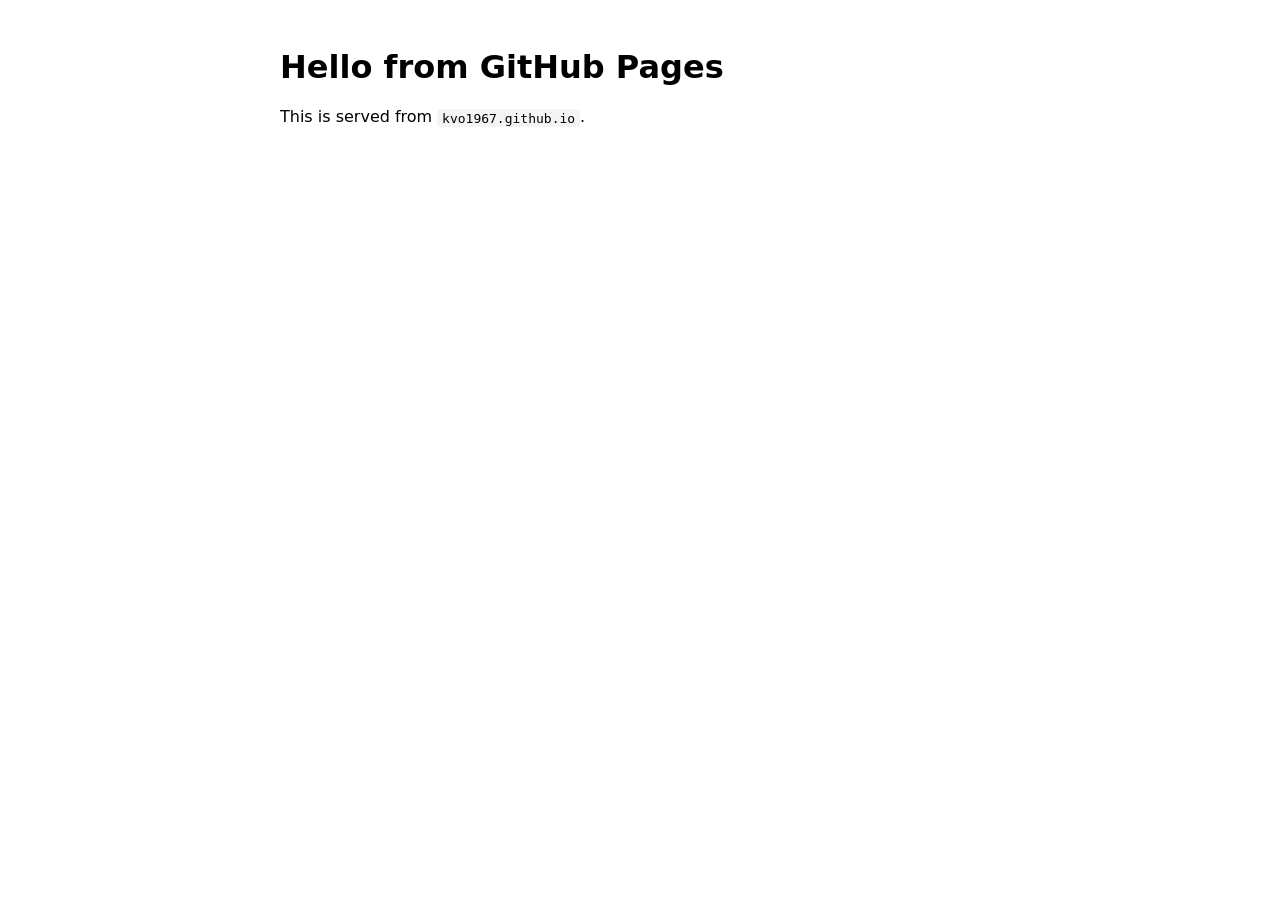
==== index.html @ ffc6a9b5 "Add initial index.html for GitHub Pages site" ====
<!doctype html>
<html lang="en">
  <head>
    <meta charset="utf-8" />
    <meta name="viewport" content="width=device-width, initial-scale=1" />
    <title>kvo1967 site</title>
    <style>
      body { font-family: system-ui, sans-serif; max-width: 720px; margin: 3rem auto; padding: 0 1rem; }
      code { background: #f4f4f4; padding: 0.1rem 0.3rem; border-radius: 4px; }
    </style>
  </head>
  <body>
    <h1>Hello from GitHub Pages</h1>
    <p>This is served from <code>kvo1967.github.io</code>.</p>
  </body>
</html>
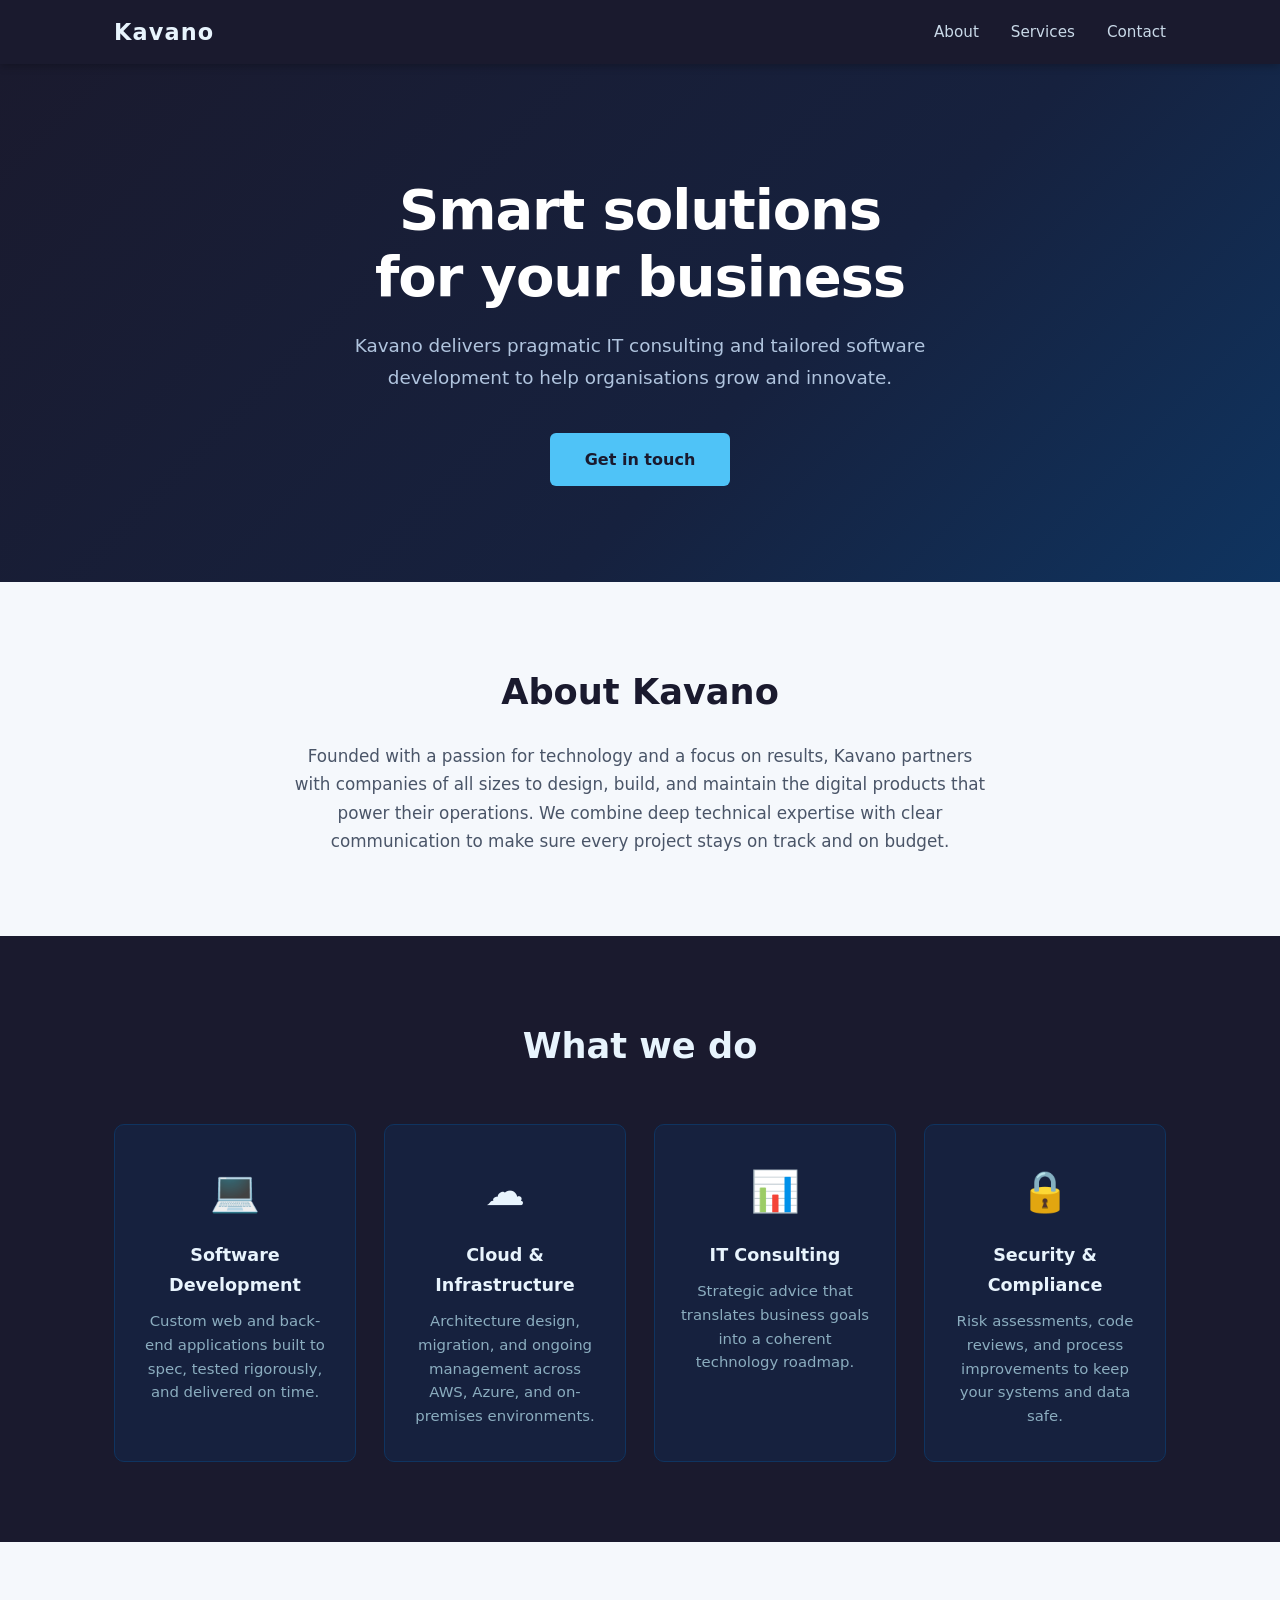
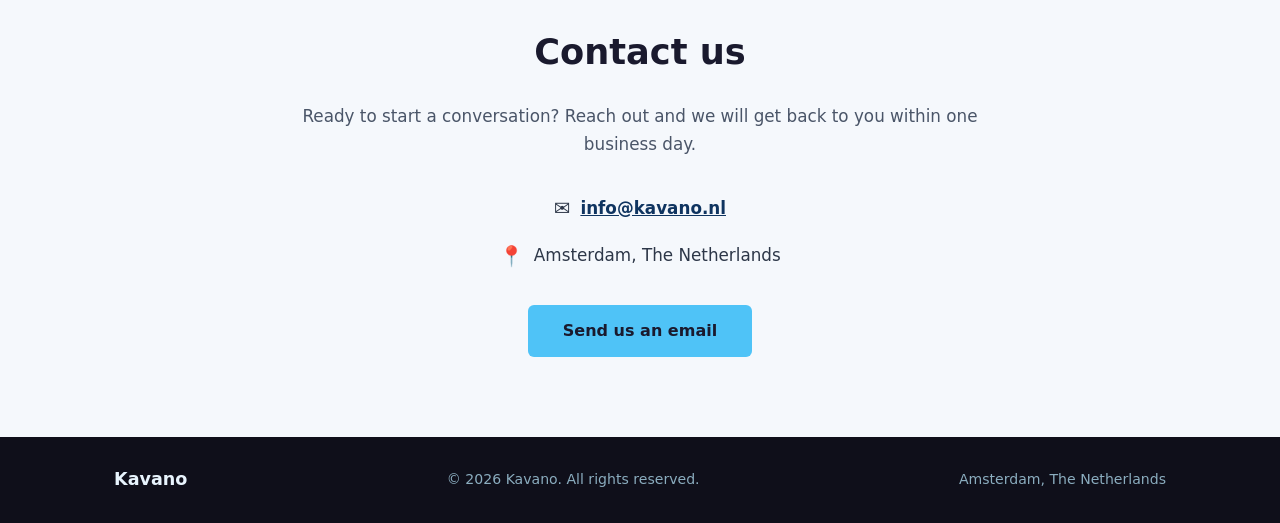
==== commit 2f273b6a: "Create company website for kavano.nl Co-authored-by: kvo1967 <64782562+kvo1967@users.noreply.github." ====
--- a/index.html
+++ b/index.html
@@ -1,16 +1,134 @@
-<!doctype html>
+<!DOCTYPE html>
 <html lang="en">
-  <head>
-    <meta charset="utf-8" />
-    <meta name="viewport" content="width=device-width, initial-scale=1" />
-    <title>kvo1967 site</title>
-    <style>
-      body { font-family: system-ui, sans-serif; max-width: 720px; margin: 3rem auto; padding: 0 1rem; }
-      code { background: #f4f4f4; padding: 0.1rem 0.3rem; border-radius: 4px; }
-    </style>
-  </head>
-  <body>
-    <h1>Hello from GitHub Pages</h1>
-    <p>This is served from <code>kvo1967.github.io</code>.</p>
-  </body>
+<head>
+  <meta charset="UTF-8" />
+  <meta name="viewport" content="width=device-width, initial-scale=1.0" />
+  <meta name="description" content="Kavano – professional IT consulting and software solutions." />
+  <title>Kavano</title>
+  <link rel="stylesheet" href="style.css" />
+</head>
+<body>
+
+  <!-- Navigation -->
+  <header class="site-header">
+    <nav class="nav container">
+      <a href="#" class="nav-logo">Kavano</a>
+      <ul class="nav-links">
+        <li><a href="#about">About</a></li>
+        <li><a href="#services">Services</a></li>
+        <li><a href="#contact">Contact</a></li>
+      </ul>
+    </nav>
+  </header>
+
+  <!-- Hero -->
+  <section class="hero">
+    <div class="container hero-content">
+      <h1>Smart solutions<br />for your business</h1>
+      <p class="hero-sub">
+        Kavano delivers pragmatic IT consulting and tailored software
+        development to help organisations grow and innovate.
+      </p>
+      <a href="#contact" class="btn btn-primary">Get in touch</a>
+    </div>
+  </section>
+
+  <!-- About -->
+  <section id="about" class="section section-light">
+    <div class="container">
+      <h2 class="section-title">About Kavano</h2>
+      <p class="section-text">
+        Founded with a passion for technology and a focus on results, Kavano
+        partners with companies of all sizes to design, build, and maintain
+        the digital products that power their operations. We combine deep
+        technical expertise with clear communication to make sure every
+        project stays on track and on budget.
+      </p>
+    </div>
+  </section>
+
+  <!-- Services -->
+  <section id="services" class="section section-dark">
+    <div class="container">
+      <h2 class="section-title">What we do</h2>
+      <div class="cards">
+
+        <div class="card">
+          <div class="card-icon">&#128187;</div>
+          <h3>Software Development</h3>
+          <p>
+            Custom web and back-end applications built to spec, tested
+            rigorously, and delivered on time.
+          </p>
+        </div>
+
+        <div class="card">
+          <div class="card-icon">&#9729;</div>
+          <h3>Cloud &amp; Infrastructure</h3>
+          <p>
+            Architecture design, migration, and ongoing management across
+            AWS, Azure, and on-premises environments.
+          </p>
+        </div>
+
+        <div class="card">
+          <div class="card-icon">&#128202;</div>
+          <h3>IT Consulting</h3>
+          <p>
+            Strategic advice that translates business goals into a coherent
+            technology roadmap.
+          </p>
+        </div>
+
+        <div class="card">
+          <div class="card-icon">&#128274;</div>
+          <h3>Security &amp; Compliance</h3>
+          <p>
+            Risk assessments, code reviews, and process improvements to keep
+            your systems and data safe.
+          </p>
+        </div>
+
+      </div>
+    </div>
+  </section>
+
+  <!-- Contact -->
+  <section id="contact" class="section section-light">
+    <div class="container">
+      <h2 class="section-title">Contact us</h2>
+      <p class="section-text">
+        Ready to start a conversation? Reach out and we will get back to you
+        within one business day.
+      </p>
+      <div class="contact-details">
+        <div class="contact-item">
+          <span class="contact-icon">&#9993;</span>
+          <a href="mailto:info@kavano.nl" class="contact-link">info@kavano.nl</a>
+        </div>
+        <div class="contact-item">
+          <span class="contact-icon">&#128205;</span>
+          <span>Amsterdam, The Netherlands</span>
+        </div>
+      </div>
+      <div class="contact-cta">
+        <a href="mailto:info@kavano.nl" class="btn btn-primary">Send us an email</a>
+      </div>
+    </div>
+  </section>
+
+  <!-- Footer -->
+  <footer class="site-footer">
+    <div class="container footer-inner">
+      <span class="footer-logo">Kavano</span>
+      <span class="footer-copy">&copy; <span id="year"></span> Kavano. All rights reserved.</span>
+      <span class="footer-location">Amsterdam, The Netherlands</span>
+    </div>
+  </footer>
+
+  <script>
+    document.getElementById('year').textContent = new Date().getFullYear();
+  </script>
+
+</body>
 </html>
--- a/style.css
+++ b/style.css
@@ -0,0 +1,273 @@
+/* =========================================================
+   Kavano – Company Website Styles
+   ========================================================= */
+
+/* ---------- Reset & Base ---------- */
+*, *::before, *::after {
+  box-sizing: border-box;
+  margin: 0;
+  padding: 0;
+}
+
+html {
+  scroll-behavior: smooth;
+  font-size: 16px;
+}
+
+body {
+  font-family: 'Segoe UI', system-ui, -apple-system, sans-serif;
+  color: #1a1a2e;
+  line-height: 1.7;
+  background: #ffffff;
+}
+
+a {
+  color: inherit;
+  text-decoration: none;
+}
+
+img {
+  max-width: 100%;
+  display: block;
+}
+
+/* ---------- Layout ---------- */
+.container {
+  width: 100%;
+  max-width: 1100px;
+  margin: 0 auto;
+  padding: 0 1.5rem;
+}
+
+/* ---------- Navigation ---------- */
+.site-header {
+  position: sticky;
+  top: 0;
+  z-index: 100;
+  background: #1a1a2e;
+  box-shadow: 0 2px 8px rgba(0, 0, 0, 0.25);
+}
+
+.nav {
+  display: flex;
+  align-items: center;
+  justify-content: space-between;
+  height: 64px;
+}
+
+.nav-logo {
+  font-size: 1.4rem;
+  font-weight: 700;
+  color: #e8f4fd;
+  letter-spacing: 0.05em;
+}
+
+.nav-links {
+  list-style: none;
+  display: flex;
+  gap: 2rem;
+}
+
+.nav-links a {
+  color: #c9d9e8;
+  font-size: 0.95rem;
+  font-weight: 500;
+  transition: color 0.2s;
+}
+
+.nav-links a:hover {
+  color: #4fc3f7;
+}
+
+/* ---------- Hero ---------- */
+.hero {
+  background: linear-gradient(135deg, #1a1a2e 0%, #16213e 60%, #0f3460 100%);
+  color: #ffffff;
+  padding: 7rem 0 6rem;
+  text-align: center;
+}
+
+.hero-content h1 {
+  font-size: clamp(2rem, 5vw, 3.5rem);
+  font-weight: 800;
+  line-height: 1.2;
+  margin-bottom: 1.25rem;
+  letter-spacing: -0.02em;
+}
+
+.hero-sub {
+  font-size: 1.15rem;
+  color: #b0c4de;
+  max-width: 600px;
+  margin: 0 auto 2.5rem;
+}
+
+/* ---------- Buttons ---------- */
+.btn {
+  display: inline-block;
+  padding: 0.8rem 2.2rem;
+  border-radius: 6px;
+  font-size: 1rem;
+  font-weight: 600;
+  cursor: pointer;
+  border: none;
+  transition: background 0.2s, transform 0.15s;
+}
+
+.btn-primary {
+  background: #4fc3f7;
+  color: #1a1a2e;
+}
+
+.btn-primary:hover {
+  background: #81d4fa;
+  transform: translateY(-2px);
+}
+
+/* ---------- Sections ---------- */
+.section {
+  padding: 5rem 0;
+}
+
+.section-light {
+  background: #f5f8fc;
+}
+
+.section-dark {
+  background: #1a1a2e;
+  color: #e8f4fd;
+}
+
+.section-title {
+  font-size: clamp(1.6rem, 3vw, 2.2rem);
+  font-weight: 700;
+  margin-bottom: 1.25rem;
+  text-align: center;
+}
+
+.section-text {
+  max-width: 700px;
+  margin: 0 auto;
+  text-align: center;
+  font-size: 1.05rem;
+  color: #4a5568;
+}
+
+.section-dark .section-text {
+  color: #b0c4de;
+}
+
+/* ---------- Cards ---------- */
+.cards {
+  display: grid;
+  grid-template-columns: repeat(auto-fit, minmax(230px, 1fr));
+  gap: 1.75rem;
+  margin-top: 3rem;
+}
+
+.card {
+  background: #16213e;
+  border: 1px solid #0f3460;
+  border-radius: 10px;
+  padding: 2rem 1.5rem;
+  text-align: center;
+  transition: transform 0.2s, box-shadow 0.2s;
+}
+
+.card:hover {
+  transform: translateY(-4px);
+  box-shadow: 0 8px 24px rgba(0, 0, 0, 0.35);
+}
+
+.card-icon {
+  font-size: 2.5rem;
+  margin-bottom: 1rem;
+}
+
+.card h3 {
+  font-size: 1.1rem;
+  font-weight: 700;
+  margin-bottom: 0.6rem;
+  color: #e8f4fd;
+}
+
+.card p {
+  font-size: 0.93rem;
+  color: #8badbf;
+  line-height: 1.6;
+}
+
+/* ---------- Contact ---------- */
+.contact-details {
+  display: flex;
+  flex-direction: column;
+  align-items: center;
+  gap: 0.85rem;
+  margin-top: 2rem;
+}
+
+.contact-item {
+  display: flex;
+  align-items: center;
+  gap: 0.6rem;
+  font-size: 1.05rem;
+  color: #2d3748;
+}
+
+.contact-icon {
+  font-size: 1.25rem;
+}
+
+.contact-link {
+  color: #0f3460;
+  font-weight: 600;
+  text-decoration: underline;
+  transition: color 0.2s;
+}
+
+.contact-link:hover {
+  color: #4fc3f7;
+}
+
+.contact-cta {
+  text-align: center;
+  margin-top: 2rem;
+}
+
+/* ---------- Footer ---------- */
+.site-footer {
+  background: #0f0f1a;
+  color: #8badbf;
+  padding: 1.75rem 0;
+}
+
+.footer-inner {
+  display: flex;
+  align-items: center;
+  justify-content: space-between;
+  flex-wrap: wrap;
+  gap: 0.5rem;
+}
+
+.footer-logo {
+  font-weight: 700;
+  font-size: 1.1rem;
+  color: #e8f4fd;
+}
+
+.footer-copy,
+.footer-location {
+  font-size: 0.88rem;
+}
+
+/* ---------- Responsive ---------- */
+@media (max-width: 600px) {
+  .nav-links {
+    gap: 1.2rem;
+  }
+
+  .footer-inner {
+    flex-direction: column;
+    text-align: center;
+  }
+}
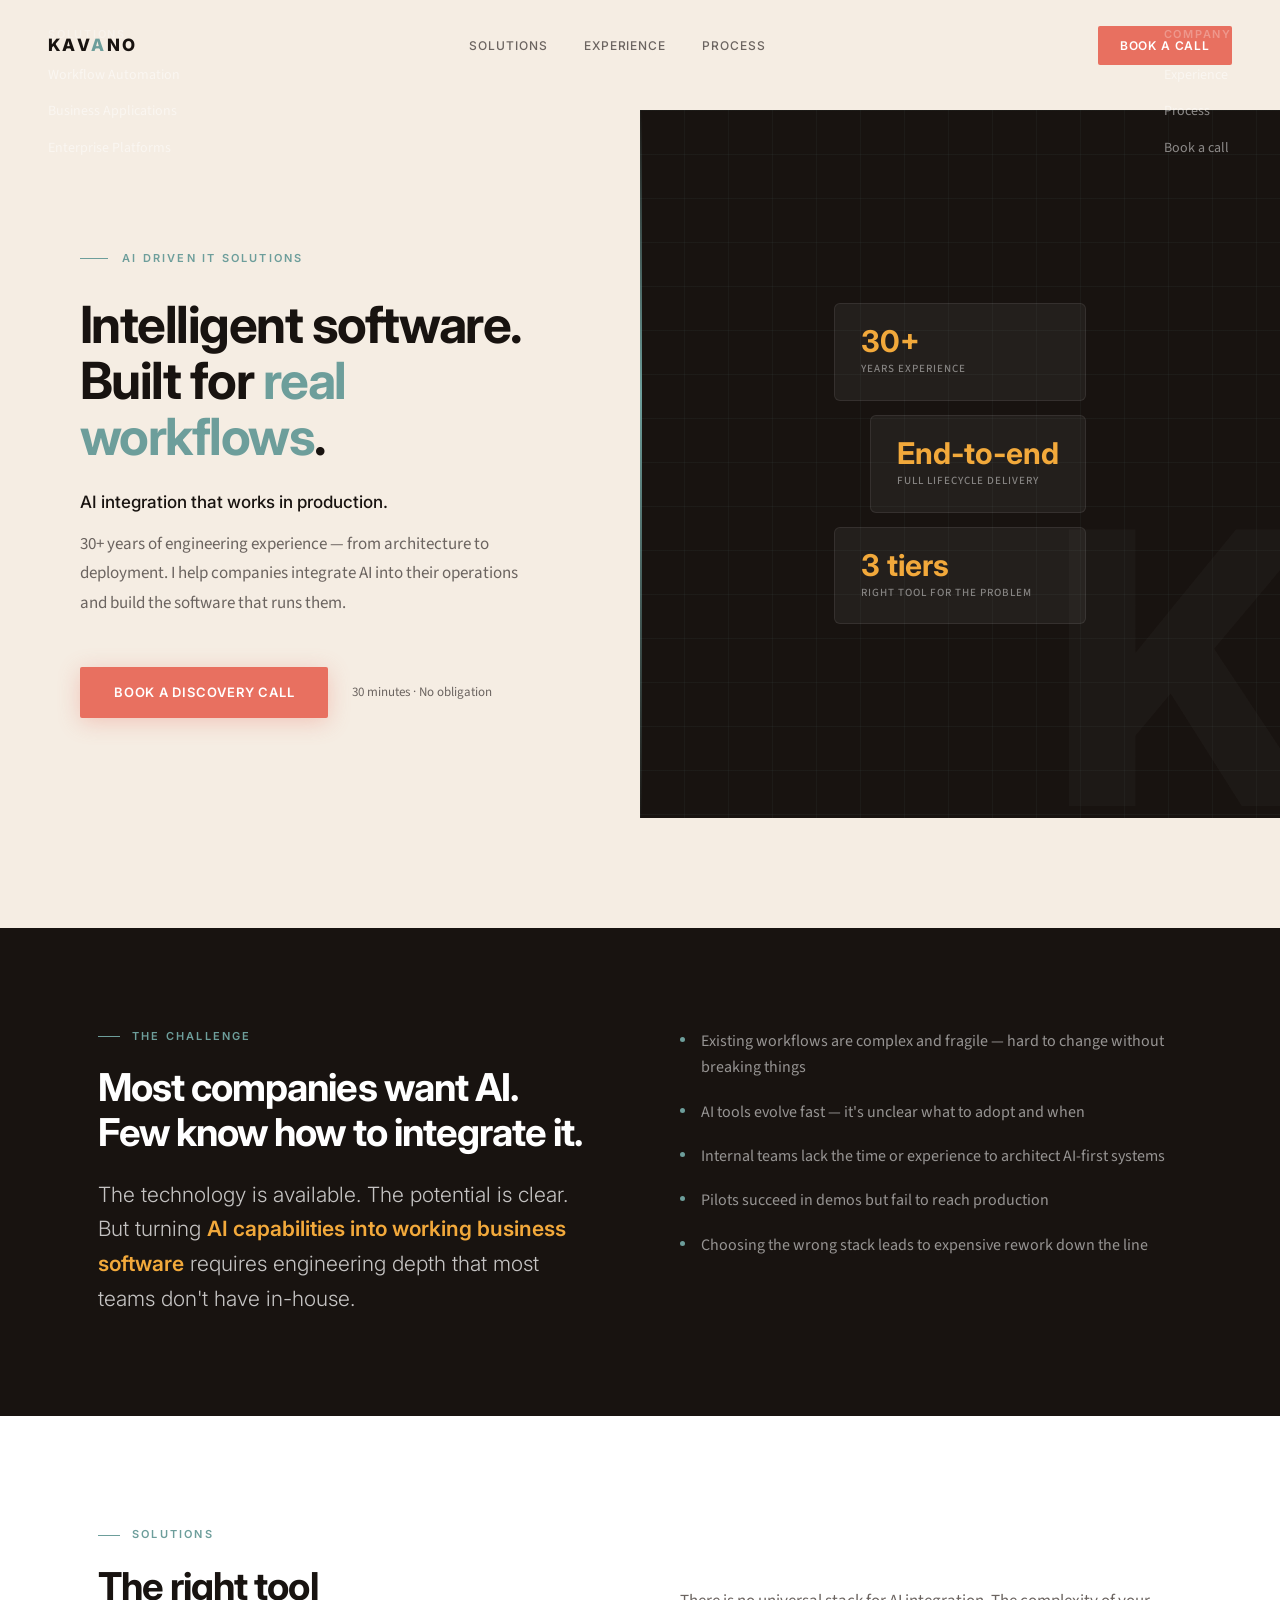
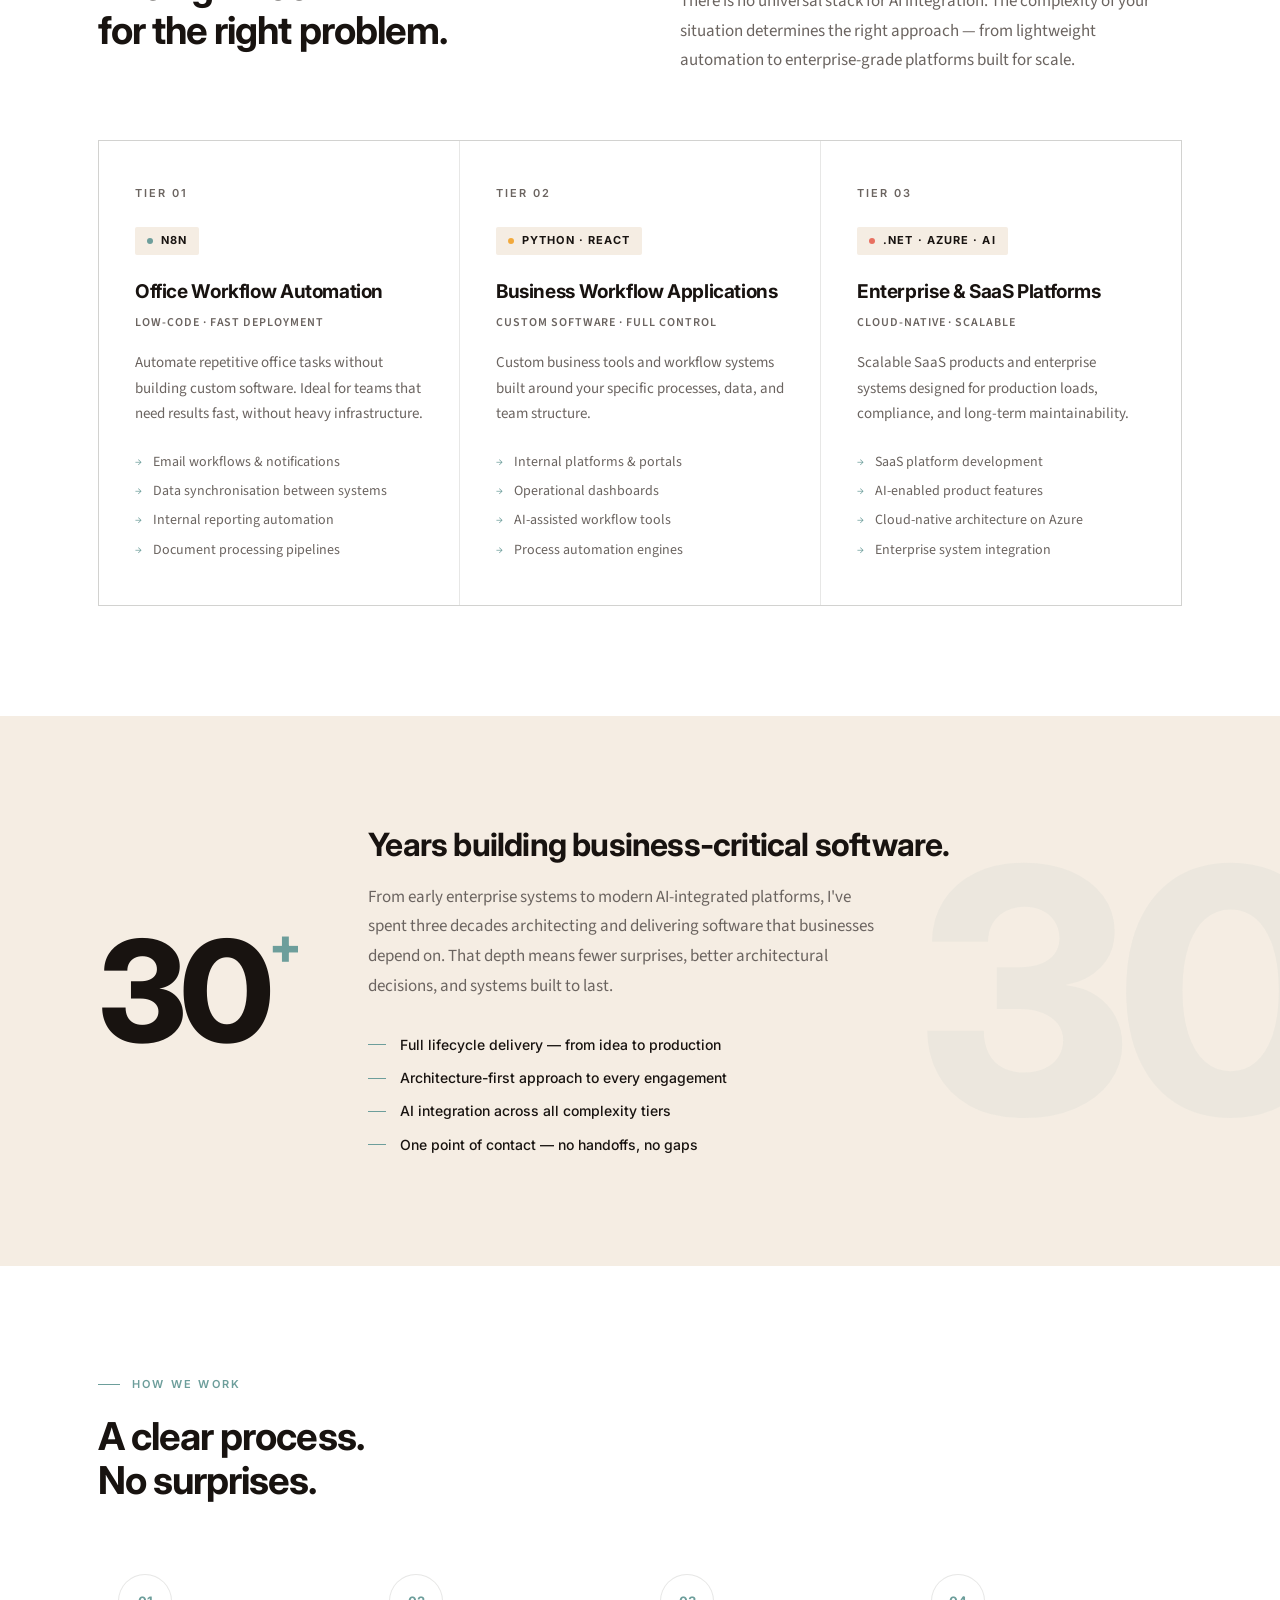
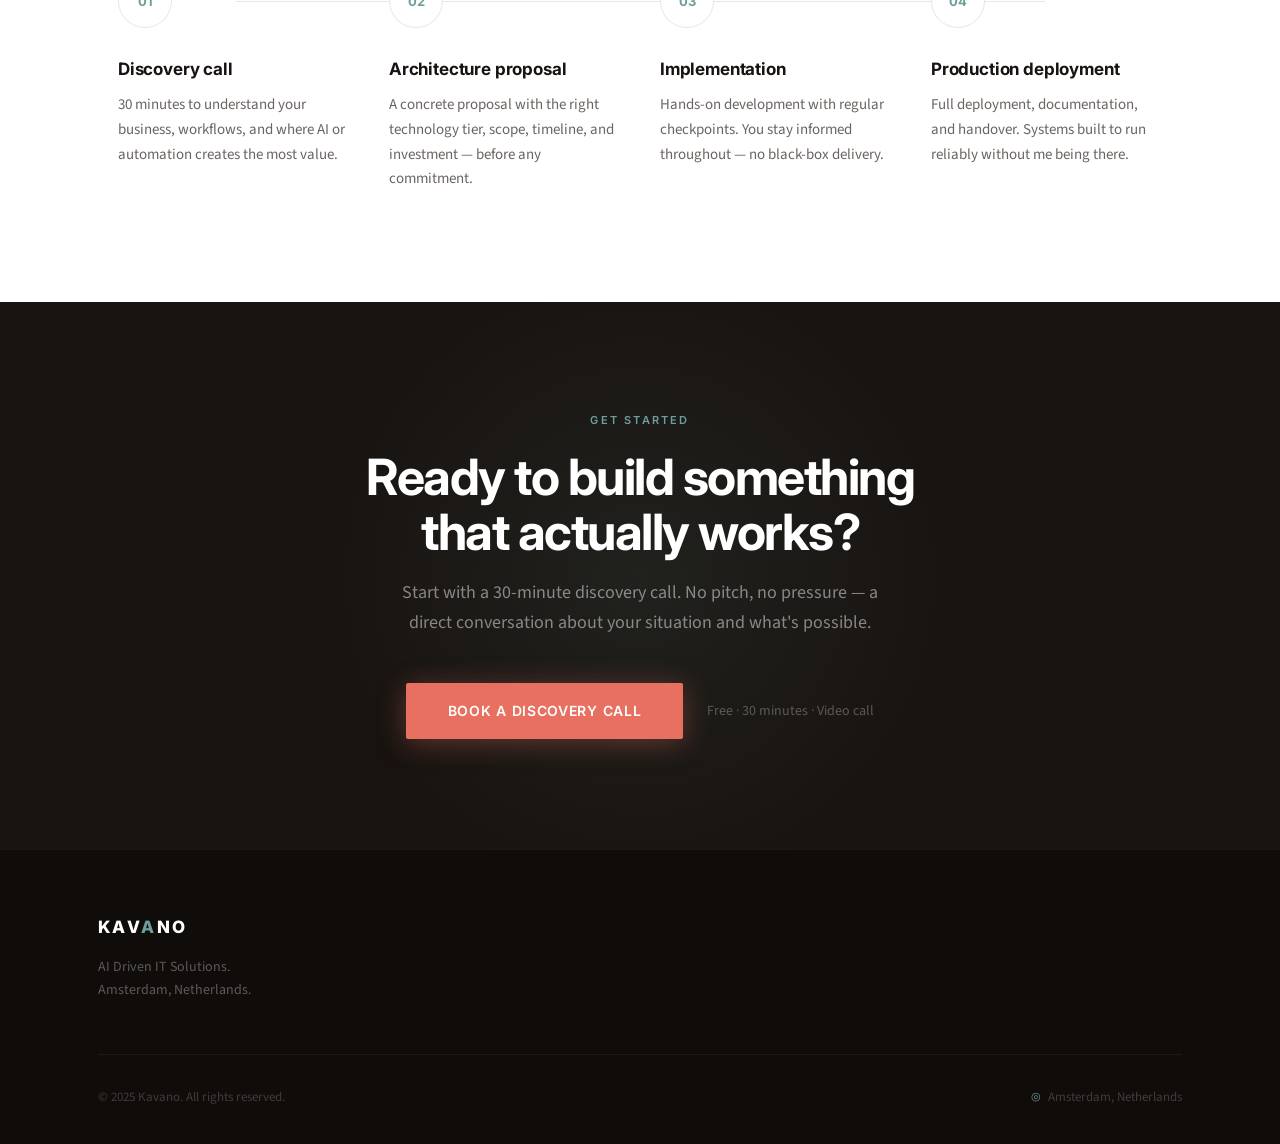
==== commit d2108347: "new website" ====
--- a/index.html
+++ b/index.html
@@ -1,134 +1,1188 @@
 <!DOCTYPE html>
 <html lang="en">
 <head>
-  <meta charset="UTF-8" />
-  <meta name="viewport" content="width=device-width, initial-scale=1.0" />
-  <meta name="description" content="Kavano – professional IT consulting and software solutions." />
-  <title>Kavano</title>
-  <link rel="stylesheet" href="style.css" />
+    <meta charset="UTF-8">
+    <meta name="viewport" content="width=device-width, initial-scale=1.0">
+    <title>Kavano — AI Driven IT Solutions</title>
+    <meta name="description" content="Kavano helps companies integrate AI into real workflows. 30+ years of engineering experience. Book a discovery call.">
+    <link rel="preconnect" href="https://fonts.googleapis.com">
+    <link rel="preconnect" href="https://fonts.gstatic.com" crossorigin>
+    <link href="https://fonts.googleapis.com/css2?family=Inter:wght@300;400;500;600;700;800&family=Source+Sans+3:ital,wght@0,300;0,400;0,600;1,300&display=swap" rel="stylesheet">
+    <style>
+        *, *::before, *::after {
+            box-sizing: border-box;
+            margin: 0;
+            padding: 0;
+        }
+
+        :root {
+            --gold:   #F2A93B;
+            --cream:  #F5EDE3;
+            --teal:   #6D9E9B;
+            --coral:  #E87060;
+            --dark:   #181310;
+            --text:   #181310;
+            --muted:  #6B6460;
+            --border: rgba(24, 19, 16, 0.10);
+
+            --font-head: 'Inter', sans-serif;
+            --font-body: 'Source Sans 3', sans-serif;
+            --max:  1180px;
+            --pad:  48px;
+        }
+
+        html { scroll-behavior: smooth; }
+
+        body {
+            font-family: var(--font-body);
+            color: var(--text);
+            background: #fff;
+            line-height: 1.6;
+            -webkit-font-smoothing: antialiased;
+        }
+
+        /* ─── NAV ─────────────────────────────────────── */
+        nav {
+            position: fixed;
+            top: 0; left: 0; right: 0;
+            z-index: 100;
+            padding: 26px var(--pad);
+            display: flex;
+            align-items: center;
+            justify-content: space-between;
+            transition: background 0.4s, padding 0.4s, border-color 0.4s, backdrop-filter 0.4s;
+            border-bottom: 1px solid transparent;
+        }
+
+        nav.scrolled {
+            background: rgba(255, 255, 255, 0.96);
+            backdrop-filter: blur(12px);
+            padding: 16px var(--pad);
+            border-color: var(--border);
+        }
+
+        .nav-logo {
+            font-family: var(--font-head);
+            font-weight: 800;
+            font-size: 17px;
+            letter-spacing: 0.14em;
+            text-transform: uppercase;
+            color: var(--dark);
+            text-decoration: none;
+        }
+
+        .nav-logo .ac { color: var(--teal); }
+
+        .nav-links {
+            display: flex;
+            align-items: center;
+            gap: 36px;
+            list-style: none;
+        }
+
+        .nav-links a {
+            font-family: var(--font-head);
+            font-size: 12px;
+            font-weight: 500;
+            letter-spacing: 0.08em;
+            text-transform: uppercase;
+            color: var(--muted);
+            text-decoration: none;
+            transition: color 0.2s;
+        }
+
+        .nav-links a:hover { color: var(--dark); }
+
+        .nav-cta {
+            font-family: var(--font-head);
+            font-size: 12px;
+            font-weight: 600;
+            letter-spacing: 0.07em;
+            text-transform: uppercase;
+            color: #fff;
+            background: var(--coral);
+            padding: 10px 22px;
+            border-radius: 2px;
+            text-decoration: none;
+            transition: background 0.2s, transform 0.15s;
+        }
+
+        .nav-cta:hover { background: #c95042; transform: translateY(-1px); }
+        .nav-cta:focus-visible { outline: 2px solid var(--coral); outline-offset: 3px; }
+
+        /* ─── HERO ────────────────────────────────────── */
+        .hero {
+            display: grid;
+            grid-template-columns: 1fr 1fr;
+            min-height: 100vh;
+            background: var(--cream);
+        }
+
+        .hero-content {
+            padding: 140px var(--pad) 100px 80px;
+            display: flex;
+            flex-direction: column;
+            justify-content: center;
+        }
+
+        .eyebrow {
+            font-family: var(--font-head);
+            font-size: 11px;
+            font-weight: 600;
+            letter-spacing: 0.2em;
+            text-transform: uppercase;
+            color: var(--teal);
+            margin-bottom: 28px;
+            display: flex;
+            align-items: center;
+            gap: 14px;
+        }
+
+        .eyebrow::before {
+            content: '';
+            display: block;
+            width: 28px;
+            height: 1px;
+            background: currentColor;
+        }
+
+        .hero h1 {
+            font-family: var(--font-head);
+            font-size: clamp(36px, 4vw, 58px);
+            font-weight: 700;
+            line-height: 1.1;
+            letter-spacing: -0.03em;
+            color: var(--dark);
+            margin-bottom: 24px;
+        }
+
+        .hero h1 em {
+            font-style: normal;
+            color: var(--teal);
+        }
+
+        .hero-sub {
+            font-family: var(--font-head);
+            font-size: 17px;
+            font-weight: 500;
+            color: var(--dark);
+            margin-bottom: 14px;
+        }
+
+        .hero-desc {
+            font-size: 17px;
+            line-height: 1.75;
+            color: var(--muted);
+            max-width: 460px;
+            margin-bottom: 48px;
+        }
+
+        .hero-actions {
+            display: flex;
+            align-items: center;
+            gap: 24px;
+            flex-wrap: wrap;
+        }
+
+        .btn-primary {
+            font-family: var(--font-head);
+            font-size: 13px;
+            font-weight: 600;
+            letter-spacing: 0.06em;
+            text-transform: uppercase;
+            color: #fff;
+            background: var(--coral);
+            padding: 15px 34px;
+            border-radius: 2px;
+            text-decoration: none;
+            box-shadow: 0 4px 22px rgba(232, 112, 96, 0.32);
+            transition: background 0.2s, transform 0.15s, box-shadow 0.2s;
+        }
+
+        .btn-primary:hover {
+            background: #c95042;
+            transform: translateY(-2px);
+            box-shadow: 0 8px 32px rgba(232, 112, 96, 0.44);
+        }
+
+        .btn-primary:focus-visible { outline: 2px solid var(--coral); outline-offset: 3px; }
+
+        .hero-note {
+            font-size: 13px;
+            color: var(--muted);
+        }
+
+        /* Hero right dark panel */
+        .hero-panel {
+            background: var(--dark);
+            position: relative;
+            display: flex;
+            align-items: center;
+            justify-content: center;
+            overflow: hidden;
+        }
+
+        .hero-panel::before {
+            content: '';
+            position: absolute;
+            inset: 0;
+            background-image:
+                linear-gradient(rgba(109, 158, 155, 0.06) 1px, transparent 1px),
+                linear-gradient(90deg, rgba(109, 158, 155, 0.06) 1px, transparent 1px);
+            background-size: 44px 44px;
+        }
+
+        .hero-panel::after {
+            content: '';
+            position: absolute;
+            top: 0; left: 0;
+            width: 2px;
+            height: 100%;
+            background: linear-gradient(to bottom, transparent, var(--teal) 40%, transparent);
+        }
+
+        .hero-k-bg {
+            position: absolute;
+            bottom: -40px;
+            right: -20px;
+            font-family: var(--font-head);
+            font-weight: 800;
+            font-size: 380px;
+            line-height: 1;
+            color: rgba(255, 255, 255, 0.025);
+            user-select: none;
+            pointer-events: none;
+            letter-spacing: -0.05em;
+        }
+
+        .stat-cards {
+            position: relative;
+            z-index: 1;
+            display: flex;
+            flex-direction: column;
+            gap: 14px;
+            padding: 48px 40px;
+        }
+
+        .stat-card {
+            background: rgba(255, 255, 255, 0.05);
+            border: 1px solid rgba(255, 255, 255, 0.08);
+            border-radius: 6px;
+            padding: 22px 26px;
+        }
+
+        .stat-card:nth-child(1) { animation: float1 6s ease-in-out infinite; }
+        .stat-card:nth-child(2) { animation: float2 7.5s ease-in-out infinite; margin-left: 36px; }
+        .stat-card:nth-child(3) { animation: float3 5.5s ease-in-out infinite; }
+
+        @keyframes float1 { 0%,100%{transform:translateY(0)} 50%{transform:translateY(-10px)} }
+        @keyframes float2 { 0%,100%{transform:translateY(0)} 50%{transform:translateY(-8px)} }
+        @keyframes float3 { 0%,100%{transform:translateY(0)} 50%{transform:translateY(-12px)} }
+
+        .stat-val {
+            font-family: var(--font-head);
+            font-size: 30px;
+            font-weight: 700;
+            color: var(--gold);
+            line-height: 1;
+            margin-bottom: 4px;
+        }
+
+        .stat-lbl {
+            font-size: 11px;
+            font-weight: 500;
+            color: rgba(255, 255, 255, 0.45);
+            letter-spacing: 0.09em;
+            text-transform: uppercase;
+        }
+
+        /* ─── SHARED SECTION ──────────────────────────── */
+        section { padding: 110px 0; }
+
+        .container {
+            max-width: var(--max);
+            margin: 0 auto;
+            padding: 0 var(--pad);
+        }
+
+        .section-label {
+            font-family: var(--font-head);
+            font-size: 11px;
+            font-weight: 600;
+            letter-spacing: 0.2em;
+            text-transform: uppercase;
+            color: var(--teal);
+            margin-bottom: 20px;
+            display: flex;
+            align-items: center;
+            gap: 12px;
+        }
+
+        .section-label::before {
+            content: '';
+            display: block;
+            width: 22px;
+            height: 1px;
+            background: currentColor;
+        }
+
+        .section-title {
+            font-family: var(--font-head);
+            font-size: clamp(26px, 3vw, 40px);
+            font-weight: 700;
+            line-height: 1.15;
+            letter-spacing: -0.025em;
+            color: var(--dark);
+            margin-bottom: 24px;
+        }
+
+        /* Scroll reveal */
+        .reveal {
+            opacity: 0;
+            transform: translateY(22px);
+            transition: opacity 0.65s ease, transform 0.65s ease;
+        }
+
+        .reveal.visible {
+            opacity: 1;
+            transform: translateY(0);
+        }
+
+        /* ─── PROBLEM ─────────────────────────────────── */
+        .problem {
+            background: var(--dark);
+            padding: 100px 0;
+        }
+
+        .problem .section-label { color: var(--teal); }
+        .problem .section-title { color: #fff; }
+
+        .problem-grid {
+            display: grid;
+            grid-template-columns: 1fr 1fr;
+            gap: 80px;
+            align-items: start;
+        }
+
+        .problem-statement {
+            font-family: var(--font-head);
+            font-size: 21px;
+            font-weight: 300;
+            line-height: 1.65;
+            color: rgba(255, 255, 255, 0.75);
+        }
+
+        .problem-statement strong {
+            font-weight: 600;
+            color: var(--gold);
+        }
+
+        .problem-list {
+            list-style: none;
+            display: flex;
+            flex-direction: column;
+            gap: 18px;
+        }
+
+        .problem-list li {
+            display: flex;
+            gap: 16px;
+            align-items: flex-start;
+            font-size: 16px;
+            line-height: 1.65;
+            color: rgba(255, 255, 255, 0.55);
+        }
+
+        .problem-list li::before {
+            content: '';
+            width: 5px;
+            height: 5px;
+            border-radius: 50%;
+            background: var(--teal);
+            flex-shrink: 0;
+            margin-top: 9px;
+        }
+
+        /* ─── SOLUTIONS ───────────────────────────────── */
+        .solutions { background: #fff; }
+
+        .solutions-intro-grid {
+            display: grid;
+            grid-template-columns: 1fr 1fr;
+            gap: 80px;
+            align-items: end;
+            margin-bottom: 64px;
+        }
+
+        .solutions-intro {
+            font-size: 17px;
+            line-height: 1.75;
+            color: var(--muted);
+        }
+
+        .tiers {
+            display: grid;
+            grid-template-columns: repeat(3, 1fr);
+            gap: 1px;
+            background: var(--border);
+            border: 1px solid var(--border);
+        }
+
+        .tier {
+            background: #fff;
+            padding: 44px 36px;
+            transition: background 0.3s;
+        }
+
+        .tier:hover { background: var(--cream); }
+
+        .tier-num {
+            font-family: var(--font-head);
+            font-size: 11px;
+            font-weight: 600;
+            letter-spacing: 0.18em;
+            text-transform: uppercase;
+            color: var(--muted);
+            margin-bottom: 24px;
+        }
+
+        .tier-tag {
+            display: inline-flex;
+            align-items: center;
+            gap: 8px;
+            padding: 5px 12px;
+            border-radius: 2px;
+            background: var(--cream);
+            margin-bottom: 22px;
+        }
+
+        .tier-dot {
+            width: 6px;
+            height: 6px;
+            border-radius: 50%;
+        }
+
+        .tier-1 .tier-dot { background: var(--teal); }
+        .tier-2 .tier-dot { background: var(--gold); }
+        .tier-3 .tier-dot { background: var(--coral); }
+
+        .tier-tag-text {
+            font-family: var(--font-head);
+            font-size: 11px;
+            font-weight: 700;
+            letter-spacing: 0.1em;
+            text-transform: uppercase;
+            color: var(--dark);
+        }
+
+        .tier h3 {
+            font-family: var(--font-head);
+            font-size: 19px;
+            font-weight: 700;
+            letter-spacing: -0.02em;
+            color: var(--dark);
+            margin-bottom: 6px;
+        }
+
+        .tier-stack {
+            font-size: 12px;
+            font-weight: 600;
+            letter-spacing: 0.08em;
+            text-transform: uppercase;
+            color: var(--muted);
+            margin-bottom: 18px;
+        }
+
+        .tier-desc {
+            font-size: 15px;
+            line-height: 1.7;
+            color: var(--muted);
+            margin-bottom: 24px;
+        }
+
+        .tier-list {
+            list-style: none;
+            display: flex;
+            flex-direction: column;
+            gap: 7px;
+        }
+
+        .tier-list li {
+            font-size: 14px;
+            color: var(--muted);
+            padding-left: 18px;
+            position: relative;
+        }
+
+        .tier-list li::before {
+            content: '→';
+            position: absolute;
+            left: 0;
+            color: var(--teal);
+            font-size: 11px;
+            top: 2px;
+        }
+
+        /* ─── EXPERIENCE ──────────────────────────────── */
+        .experience {
+            background: var(--cream);
+            position: relative;
+            overflow: hidden;
+        }
+
+        .exp-bg {
+            position: absolute;
+            right: -50px;
+            top: 50%;
+            transform: translateY(-50%);
+            font-family: var(--font-head);
+            font-size: 340px;
+            font-weight: 800;
+            line-height: 1;
+            color: rgba(109, 158, 155, 0.07);
+            pointer-events: none;
+            user-select: none;
+            letter-spacing: -0.04em;
+        }
+
+        .exp-grid {
+            display: grid;
+            grid-template-columns: auto 1fr;
+            gap: 72px;
+            align-items: center;
+        }
+
+        .exp-number {
+            font-family: var(--font-head);
+            font-size: clamp(80px, 11vw, 148px);
+            font-weight: 800;
+            line-height: 1;
+            letter-spacing: -0.04em;
+            color: var(--dark);
+            white-space: nowrap;
+        }
+
+        .exp-number sup {
+            font-size: 0.35em;
+            vertical-align: top;
+            margin-top: 0.18em;
+            color: var(--teal);
+        }
+
+        .exp-title {
+            font-family: var(--font-head);
+            font-size: clamp(22px, 2.5vw, 34px);
+            font-weight: 700;
+            letter-spacing: -0.025em;
+            line-height: 1.2;
+            color: var(--dark);
+            margin-bottom: 18px;
+        }
+
+        .exp-text {
+            font-size: 17px;
+            line-height: 1.75;
+            color: var(--muted);
+            margin-bottom: 32px;
+            max-width: 520px;
+        }
+
+        .exp-pillars {
+            display: flex;
+            flex-direction: column;
+            gap: 11px;
+        }
+
+        .pillar {
+            display: flex;
+            align-items: center;
+            gap: 14px;
+            font-family: var(--font-head);
+            font-size: 14px;
+            font-weight: 500;
+            color: var(--dark);
+        }
+
+        .pillar::before {
+            content: '';
+            width: 18px;
+            height: 1px;
+            background: var(--teal);
+            flex-shrink: 0;
+        }
+
+        /* ─── PROCESS ─────────────────────────────────── */
+        .process { background: #fff; }
+
+        .process-header { margin-bottom: 72px; }
+
+        .process-steps {
+            display: grid;
+            grid-template-columns: repeat(4, 1fr);
+            position: relative;
+        }
+
+        .process-steps::before {
+            content: '';
+            position: absolute;
+            top: 27px;
+            left: calc(12.5% + 2px);
+            right: calc(12.5% + 2px);
+            height: 1px;
+            background: var(--border);
+        }
+
+        .step { padding: 0 20px; }
+
+        .step-dot {
+            width: 54px;
+            height: 54px;
+            border-radius: 50%;
+            border: 1px solid var(--border);
+            background: #fff;
+            display: flex;
+            align-items: center;
+            justify-content: center;
+            margin-bottom: 28px;
+            position: relative;
+            z-index: 1;
+            transition: border-color 0.25s, background 0.25s;
+        }
+
+        .step:hover .step-dot {
+            border-color: var(--teal);
+            background: var(--cream);
+        }
+
+        .step-num {
+            font-family: var(--font-head);
+            font-size: 13px;
+            font-weight: 700;
+            color: var(--teal);
+        }
+
+        .step h3 {
+            font-family: var(--font-head);
+            font-size: 17px;
+            font-weight: 700;
+            letter-spacing: -0.01em;
+            color: var(--dark);
+            margin-bottom: 10px;
+        }
+
+        .step p {
+            font-size: 15px;
+            line-height: 1.65;
+            color: var(--muted);
+        }
+
+        /* ─── CTA ─────────────────────────────────────── */
+        .cta-section {
+            background: var(--dark);
+            text-align: center;
+            position: relative;
+            overflow: hidden;
+        }
+
+        .cta-section::before {
+            content: '';
+            position: absolute;
+            top: 50%;
+            left: 50%;
+            transform: translate(-50%, -50%);
+            width: 700px;
+            height: 700px;
+            background: radial-gradient(circle, rgba(109, 158, 155, 0.1) 0%, transparent 65%);
+            pointer-events: none;
+        }
+
+        .cta-section .section-label {
+            justify-content: center;
+            color: var(--teal);
+        }
+
+        .cta-section .section-label::before { display: none; }
+
+        .cta-title {
+            font-family: var(--font-head);
+            font-size: clamp(28px, 4vw, 50px);
+            font-weight: 700;
+            letter-spacing: -0.03em;
+            line-height: 1.1;
+            color: #fff;
+            margin-bottom: 18px;
+        }
+
+        .cta-sub {
+            font-size: 18px;
+            line-height: 1.7;
+            color: rgba(255, 255, 255, 0.48);
+            max-width: 480px;
+            margin: 0 auto 44px;
+        }
+
+        .cta-actions {
+            display: flex;
+            align-items: center;
+            justify-content: center;
+            gap: 24px;
+            flex-wrap: wrap;
+        }
+
+        .btn-cta {
+            font-family: var(--font-head);
+            font-size: 14px;
+            font-weight: 600;
+            letter-spacing: 0.05em;
+            text-transform: uppercase;
+            color: #fff;
+            background: var(--coral);
+            padding: 17px 42px;
+            border-radius: 2px;
+            text-decoration: none;
+            box-shadow: 0 4px 28px rgba(232, 112, 96, 0.35);
+            transition: background 0.2s, transform 0.15s, box-shadow 0.2s;
+        }
+
+        .btn-cta:hover {
+            background: #c95042;
+            transform: translateY(-2px);
+            box-shadow: 0 10px 40px rgba(232, 112, 96, 0.5);
+        }
+
+        .btn-cta:focus-visible { outline: 2px solid var(--coral); outline-offset: 3px; }
+
+        .cta-note {
+            font-size: 14px;
+            color: rgba(255, 255, 255, 0.28);
+        }
+
+        /* ─── FOOTER ──────────────────────────────────── */
+        footer {
+            background: #0F0C0A;
+            padding: 64px 0 36px;
+            border-top: 1px solid rgba(255, 255, 255, 0.05);
+        }
+
+        .footer-inner {
+            max-width: var(--max);
+            margin: 0 auto;
+            padding: 0 var(--pad);
+        }
+
+        .footer-top {
+            display: flex;
+            justify-content: space-between;
+            align-items: flex-start;
+            margin-bottom: 52px;
+            gap: 48px;
+        }
+
+        .footer-brand { max-width: 260px; }
+
+        .footer-logo {
+            font-family: var(--font-head);
+            font-weight: 800;
+            font-size: 17px;
+            letter-spacing: 0.14em;
+            text-transform: uppercase;
+            color: #fff;
+            text-decoration: none;
+            display: block;
+            margin-bottom: 14px;
+        }
+
+        .footer-logo .ac { color: var(--teal); }
+
+        .footer-tagline {
+            font-size: 14px;
+            color: rgba(255, 255, 255, 0.32);
+            line-height: 1.65;
+        }
+
+        .footer-nav {
+            display: flex;
+            gap: 72px;
+        }
+
+        .footer-col h4 {
+            font-family: var(--font-head);
+            font-size: 11px;
+            font-weight: 600;
+            letter-spacing: 0.16em;
+            text-transform: uppercase;
+            color: rgba(255, 255, 255, 0.28);
+            margin-bottom: 18px;
+        }
+
+        .footer-col ul {
+            list-style: none;
+            display: flex;
+            flex-direction: column;
+            gap: 11px;
+        }
+
+        .footer-col a {
+            font-size: 14px;
+            color: rgba(255, 255, 255, 0.5);
+            text-decoration: none;
+            transition: color 0.2s;
+        }
+
+        .footer-col a:hover { color: #fff; }
+
+        .footer-bottom {
+            padding-top: 32px;
+            border-top: 1px solid rgba(255, 255, 255, 0.06);
+            display: flex;
+            justify-content: space-between;
+            align-items: center;
+            gap: 16px;
+        }
+
+        .footer-copy {
+            font-size: 13px;
+            color: rgba(255, 255, 255, 0.2);
+        }
+
+        .footer-location {
+            font-size: 13px;
+            color: rgba(255, 255, 255, 0.2);
+            display: flex;
+            align-items: center;
+            gap: 7px;
+        }
+
+        .footer-location::before {
+            content: '◎';
+            color: var(--teal);
+            font-size: 11px;
+        }
+
+        /* ─── RESPONSIVE ──────────────────────────────── */
+        @media (max-width: 1024px) {
+            :root { --pad: 32px; }
+
+            nav { padding: 20px var(--pad); }
+            nav.scrolled { padding: 14px var(--pad); }
+            .nav-links { display: none; }
+
+            .hero { grid-template-columns: 1fr; }
+            .hero-content { padding: 110px var(--pad) 60px; max-width: 100%; }
+            .hero-panel { min-height: 300px; }
+            .hero-k-bg { font-size: 220px; }
+
+            .problem-grid,
+            .solutions-intro-grid,
+            .exp-grid { grid-template-columns: 1fr; gap: 44px; }
+
+            .tiers { grid-template-columns: 1fr; }
+
+            .process-steps {
+                grid-template-columns: 1fr 1fr;
+                gap: 44px;
+            }
+
+            .process-steps::before { display: none; }
+
+            .footer-top { flex-direction: column; }
+            .footer-nav { gap: 40px; }
+        }
+
+        @media (max-width: 640px) {
+            section { padding: 72px 0; }
+
+            .hero-actions { flex-direction: column; align-items: flex-start; }
+            .process-steps { grid-template-columns: 1fr; }
+            .footer-nav { flex-direction: column; gap: 28px; }
+            .footer-bottom { flex-direction: column; text-align: center; }
+            .cta-actions { flex-direction: column; }
+            .exp-number { font-size: 80px; }
+        }
+    </style>
 </head>
 <body>
 
-  <!-- Navigation -->
-  <header class="site-header">
-    <nav class="nav container">
-      <a href="#" class="nav-logo">Kavano</a>
-      <ul class="nav-links">
-        <li><a href="#about">About</a></li>
-        <li><a href="#services">Services</a></li>
-        <li><a href="#contact">Contact</a></li>
-      </ul>
+    <!-- NAV -->
+    <nav id="nav">
+        <a href="#" class="nav-logo">KAV<span class="ac">A</span>NO</a>
+        <ul class="nav-links">
+            <li><a href="#solutions">Solutions</a></li>
+            <li><a href="#experience">Experience</a></li>
+            <li><a href="#process">Process</a></li>
+        </ul>
+        <a href="https://calendly.com/k-van-oostveen/30min" class="nav-cta" target="_blank" rel="noopener">Book a call</a>
     </nav>
-  </header>
-
-  <!-- Hero -->
-  <section class="hero">
-    <div class="container hero-content">
-      <h1>Smart solutions<br />for your business</h1>
-      <p class="hero-sub">
-        Kavano delivers pragmatic IT consulting and tailored software
-        development to help organisations grow and innovate.
-      </p>
-      <a href="#contact" class="btn btn-primary">Get in touch</a>
-    </div>
-  </section>
-
-  <!-- About -->
-  <section id="about" class="section section-light">
-    <div class="container">
-      <h2 class="section-title">About Kavano</h2>
-      <p class="section-text">
-        Founded with a passion for technology and a focus on results, Kavano
-        partners with companies of all sizes to design, build, and maintain
-        the digital products that power their operations. We combine deep
-        technical expertise with clear communication to make sure every
-        project stays on track and on budget.
-      </p>
-    </div>
-  </section>
-
-  <!-- Services -->
-  <section id="services" class="section section-dark">
-    <div class="container">
-      <h2 class="section-title">What we do</h2>
-      <div class="cards">
-
-        <div class="card">
-          <div class="card-icon">&#128187;</div>
-          <h3>Software Development</h3>
-          <p>
-            Custom web and back-end applications built to spec, tested
-            rigorously, and delivered on time.
-          </p>
+
+    <!-- HERO -->
+    <section class="hero" id="home">
+        <div class="hero-content">
+            <div class="eyebrow">AI Driven IT Solutions</div>
+            <h1>Intelligent software.<br>Built for <em>real workflows</em>.</h1>
+            <p class="hero-sub">AI integration that works in production.</p>
+            <p class="hero-desc">
+                30+ years of engineering experience — from architecture to deployment.
+                I help companies integrate AI into their operations and build
+                the software that runs them.
+            </p>
+            <div class="hero-actions">
+                <a href="https://calendly.com/k-van-oostveen/30min" class="btn-primary" target="_blank" rel="noopener">
+                    Book a discovery call
+                </a>
+                <span class="hero-note">30 minutes &middot; No obligation</span>
+            </div>
         </div>
-
-        <div class="card">
-          <div class="card-icon">&#9729;</div>
-          <h3>Cloud &amp; Infrastructure</h3>
-          <p>
-            Architecture design, migration, and ongoing management across
-            AWS, Azure, and on-premises environments.
-          </p>
+        <div class="hero-panel">
+            <div class="hero-k-bg">K</div>
+            <div class="stat-cards">
+                <div class="stat-card">
+                    <div class="stat-val">30+</div>
+                    <div class="stat-lbl">Years experience</div>
+                </div>
+                <div class="stat-card">
+                    <div class="stat-val">End&#8209;to&#8209;end</div>
+                    <div class="stat-lbl">Full lifecycle delivery</div>
+                </div>
+                <div class="stat-card">
+                    <div class="stat-val">3 tiers</div>
+                    <div class="stat-lbl">Right tool for the problem</div>
+                </div>
+            </div>
         </div>
-
-        <div class="card">
-          <div class="card-icon">&#128202;</div>
-          <h3>IT Consulting</h3>
-          <p>
-            Strategic advice that translates business goals into a coherent
-            technology roadmap.
-          </p>
+    </section>
+
+    <!-- PROBLEM -->
+    <section class="problem" id="problem">
+        <div class="container">
+            <div class="problem-grid reveal">
+                <div>
+                    <div class="section-label">The challenge</div>
+                    <h2 class="section-title">Most companies want AI.<br>Few know how to integrate it.</h2>
+                    <p class="problem-statement">
+                        The technology is available. The potential is clear. But turning
+                        <strong>AI capabilities into working business software</strong>
+                        requires engineering depth that most teams don't have in-house.
+                    </p>
+                </div>
+                <ul class="problem-list">
+                    <li>Existing workflows are complex and fragile — hard to change without breaking things</li>
+                    <li>AI tools evolve fast — it's unclear what to adopt and when</li>
+                    <li>Internal teams lack the time or experience to architect AI-first systems</li>
+                    <li>Pilots succeed in demos but fail to reach production</li>
+                    <li>Choosing the wrong stack leads to expensive rework down the line</li>
+                </ul>
+            </div>
         </div>
-
-        <div class="card">
-          <div class="card-icon">&#128274;</div>
-          <h3>Security &amp; Compliance</h3>
-          <p>
-            Risk assessments, code reviews, and process improvements to keep
-            your systems and data safe.
-          </p>
+    </section>
+
+    <!-- SOLUTIONS -->
+    <section class="solutions" id="solutions">
+        <div class="container">
+            <div class="solutions-intro-grid reveal">
+                <div>
+                    <div class="section-label">Solutions</div>
+                    <h2 class="section-title">The right tool<br>for the right problem.</h2>
+                </div>
+                <p class="solutions-intro">
+                    There is no universal stack for AI integration. The complexity of your
+                    situation determines the right approach — from lightweight automation
+                    to enterprise-grade platforms built for scale.
+                </p>
+            </div>
+
+            <div class="tiers reveal">
+                <div class="tier tier-1">
+                    <div class="tier-num">Tier 01</div>
+                    <div class="tier-tag">
+                        <div class="tier-dot"></div>
+                        <span class="tier-tag-text">n8n</span>
+                    </div>
+                    <h3>Office Workflow Automation</h3>
+                    <div class="tier-stack">Low-code &middot; Fast deployment</div>
+                    <p class="tier-desc">
+                        Automate repetitive office tasks without building custom software.
+                        Ideal for teams that need results fast, without heavy infrastructure.
+                    </p>
+                    <ul class="tier-list">
+                        <li>Email workflows &amp; notifications</li>
+                        <li>Data synchronisation between systems</li>
+                        <li>Internal reporting automation</li>
+                        <li>Document processing pipelines</li>
+                    </ul>
+                </div>
+
+                <div class="tier tier-2">
+                    <div class="tier-num">Tier 02</div>
+                    <div class="tier-tag">
+                        <div class="tier-dot"></div>
+                        <span class="tier-tag-text">Python &middot; React</span>
+                    </div>
+                    <h3>Business Workflow Applications</h3>
+                    <div class="tier-stack">Custom software &middot; Full control</div>
+                    <p class="tier-desc">
+                        Custom business tools and workflow systems built around your
+                        specific processes, data, and team structure.
+                    </p>
+                    <ul class="tier-list">
+                        <li>Internal platforms &amp; portals</li>
+                        <li>Operational dashboards</li>
+                        <li>AI-assisted workflow tools</li>
+                        <li>Process automation engines</li>
+                    </ul>
+                </div>
+
+                <div class="tier tier-3">
+                    <div class="tier-num">Tier 03</div>
+                    <div class="tier-tag">
+                        <div class="tier-dot"></div>
+                        <span class="tier-tag-text">.NET &middot; Azure &middot; AI</span>
+                    </div>
+                    <h3>Enterprise &amp; SaaS Platforms</h3>
+                    <div class="tier-stack">Cloud-native &middot; Scalable</div>
+                    <p class="tier-desc">
+                        Scalable SaaS products and enterprise systems designed for
+                        production loads, compliance, and long-term maintainability.
+                    </p>
+                    <ul class="tier-list">
+                        <li>SaaS platform development</li>
+                        <li>AI-enabled product features</li>
+                        <li>Cloud-native architecture on Azure</li>
+                        <li>Enterprise system integration</li>
+                    </ul>
+                </div>
+            </div>
         </div>
-
-      </div>
-    </div>
-  </section>
-
-  <!-- Contact -->
-  <section id="contact" class="section section-light">
-    <div class="container">
-      <h2 class="section-title">Contact us</h2>
-      <p class="section-text">
-        Ready to start a conversation? Reach out and we will get back to you
-        within one business day.
-      </p>
-      <div class="contact-details">
-        <div class="contact-item">
-          <span class="contact-icon">&#9993;</span>
-          <a href="mailto:info@kavano.nl" class="contact-link">info@kavano.nl</a>
+    </section>
+
+    <!-- EXPERIENCE -->
+    <section class="experience" id="experience">
+        <div class="exp-bg">30</div>
+        <div class="container">
+            <div class="exp-grid reveal">
+                <div class="exp-number">30<sup>+</sup></div>
+                <div>
+                    <h2 class="exp-title">Years building business-critical software.</h2>
+                    <p class="exp-text">
+                        From early enterprise systems to modern AI-integrated platforms,
+                        I've spent three decades architecting and delivering software that
+                        businesses depend on. That depth means fewer surprises, better
+                        architectural decisions, and systems built to last.
+                    </p>
+                    <div class="exp-pillars">
+                        <div class="pillar">Full lifecycle delivery — from idea to production</div>
+                        <div class="pillar">Architecture-first approach to every engagement</div>
+                        <div class="pillar">AI integration across all complexity tiers</div>
+                        <div class="pillar">One point of contact — no handoffs, no gaps</div>
+                    </div>
+                </div>
+            </div>
         </div>
-        <div class="contact-item">
-          <span class="contact-icon">&#128205;</span>
-          <span>Amsterdam, The Netherlands</span>
+    </section>
+
+    <!-- PROCESS -->
+    <section class="process" id="process">
+        <div class="container">
+            <div class="process-header reveal">
+                <div class="section-label">How we work</div>
+                <h2 class="section-title">A clear process.<br>No surprises.</h2>
+            </div>
+            <div class="process-steps reveal">
+                <div class="step">
+                    <div class="step-dot"><span class="step-num">01</span></div>
+                    <h3>Discovery call</h3>
+                    <p>30 minutes to understand your business, workflows, and where AI or automation creates the most value.</p>
+                </div>
+                <div class="step">
+                    <div class="step-dot"><span class="step-num">02</span></div>
+                    <h3>Architecture proposal</h3>
+                    <p>A concrete proposal with the right technology tier, scope, timeline, and investment — before any commitment.</p>
+                </div>
+                <div class="step">
+                    <div class="step-dot"><span class="step-num">03</span></div>
+                    <h3>Implementation</h3>
+                    <p>Hands-on development with regular checkpoints. You stay informed throughout — no black-box delivery.</p>
+                </div>
+                <div class="step">
+                    <div class="step-dot"><span class="step-num">04</span></div>
+                    <h3>Production deployment</h3>
+                    <p>Full deployment, documentation, and handover. Systems built to run reliably without me being there.</p>
+                </div>
+            </div>
         </div>
-      </div>
-      <div class="contact-cta">
-        <a href="mailto:info@kavano.nl" class="btn btn-primary">Send us an email</a>
-      </div>
-    </div>
-  </section>
-
-  <!-- Footer -->
-  <footer class="site-footer">
-    <div class="container footer-inner">
-      <span class="footer-logo">Kavano</span>
-      <span class="footer-copy">&copy; <span id="year"></span> Kavano. All rights reserved.</span>
-      <span class="footer-location">Amsterdam, The Netherlands</span>
-    </div>
-  </footer>
-
-  <script>
-    document.getElementById('year').textContent = new Date().getFullYear();
-  </script>
-
+    </section>
+
+    <!-- CTA -->
+    <section class="cta-section">
+        <div class="container">
+            <div class="reveal">
+                <div class="section-label">Get started</div>
+                <h2 class="cta-title">Ready to build something<br>that actually works?</h2>
+                <p class="cta-sub">
+                    Start with a 30-minute discovery call. No pitch, no pressure —
+                    a direct conversation about your situation and what's possible.
+                </p>
+                <div class="cta-actions">
+                    <a href="https://calendly.com/k-van-oostveen/30min" class="btn-cta" target="_blank" rel="noopener">
+                        Book a discovery call
+                    </a>
+                    <span class="cta-note">Free &middot; 30 minutes &middot; Video call</span>
+                </div>
+            </div>
+        </div>
+    </section>
+
+    <!-- FOOTER -->
+    <footer>
+        <div class="footer-inner">
+            <div class="footer-top">
+                <div class="footer-brand">
+                    <a href="#" class="footer-logo">KAV<span class="ac">A</span>NO</a>
+                    <p class="footer-tagline">AI Driven IT Solutions.<br>Amsterdam, Netherlands.</p>
+                </div>
+                <nav class="footer-nav" aria-label="Footer navigation">
+                    <div class="footer-col">
+                        <h4>Solutions</h4>
+                        <ul>
+                            <li><a href="#solutions">Workflow Automation</a></li>
+                            <li><a href="#solutions">Business Applications</a></li>
+                            <li><a href="#solutions">Enterprise Platforms</a></li>
+                        </ul>
+                    </div>
+                    <div class="footer-col">
+                        <h4>Company</h4>
+                        <ul>
+                            <li><a href="#experience">Experience</a></li>
+                            <li><a href="#process">Process</a></li>
+                            <li><a href="https://calendly.com/k-van-oostveen/30min" target="_blank" rel="noopener">Book a call</a></li>
+                        </ul>
+                    </div>
+                </nav>
+            </div>
+            <div class="footer-bottom">
+                <p class="footer-copy">&copy; 2025 Kavano. All rights reserved.</p>
+                <p class="footer-location">Amsterdam, Netherlands</p>
+            </div>
+        </div>
+    </footer>
+
+    <script>
+        // Nav scroll effect
+        const nav = document.getElementById('nav');
+        window.addEventListener('scroll', () => {
+            nav.classList.toggle('scrolled', window.scrollY > 40);
+        }, { passive: true });
+
+        // Scroll reveal
+        const observer = new IntersectionObserver((entries) => {
+            entries.forEach(e => {
+                if (e.isIntersecting) {
+                    e.target.classList.add('visible');
+                    observer.unobserve(e.target);
+                }
+            });
+        }, { threshold: 0.1 });
+
+        document.querySelectorAll('.reveal').forEach(el => observer.observe(el));
+    </script>
 </body>
 </html>
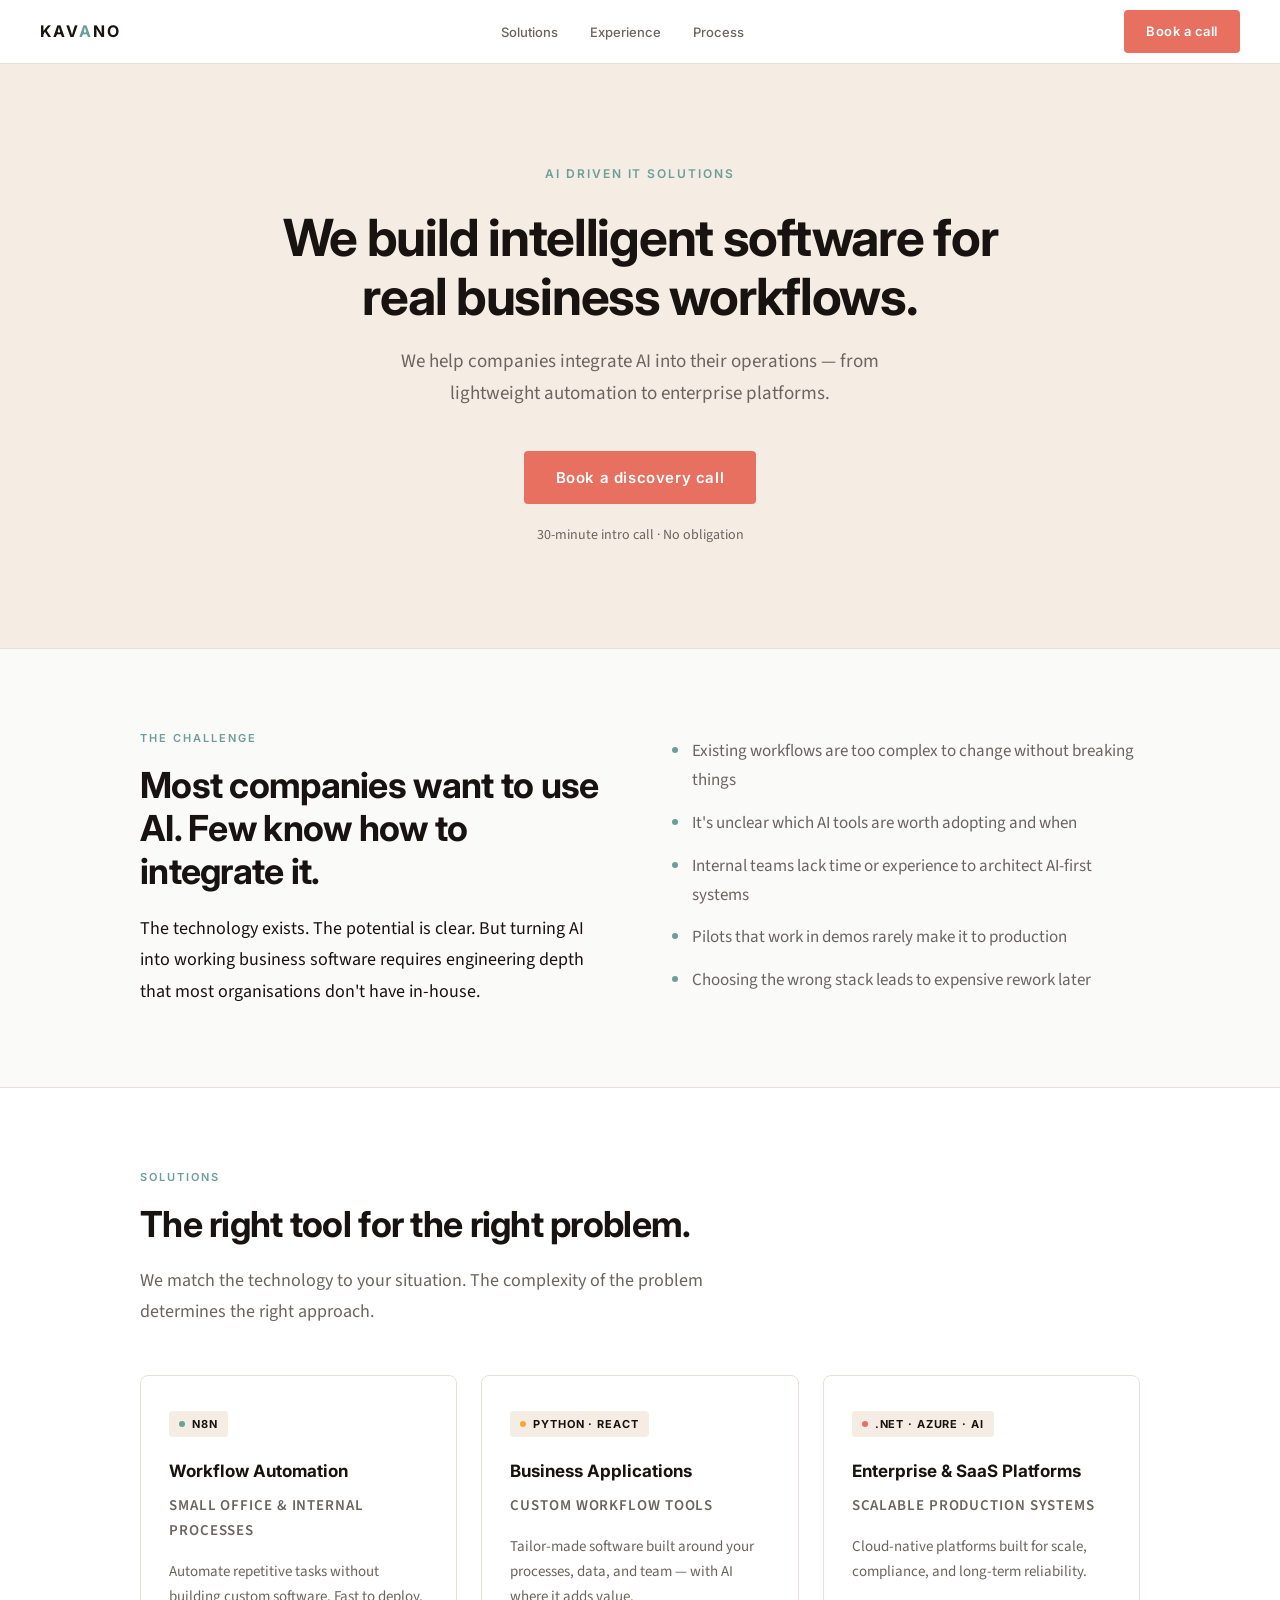
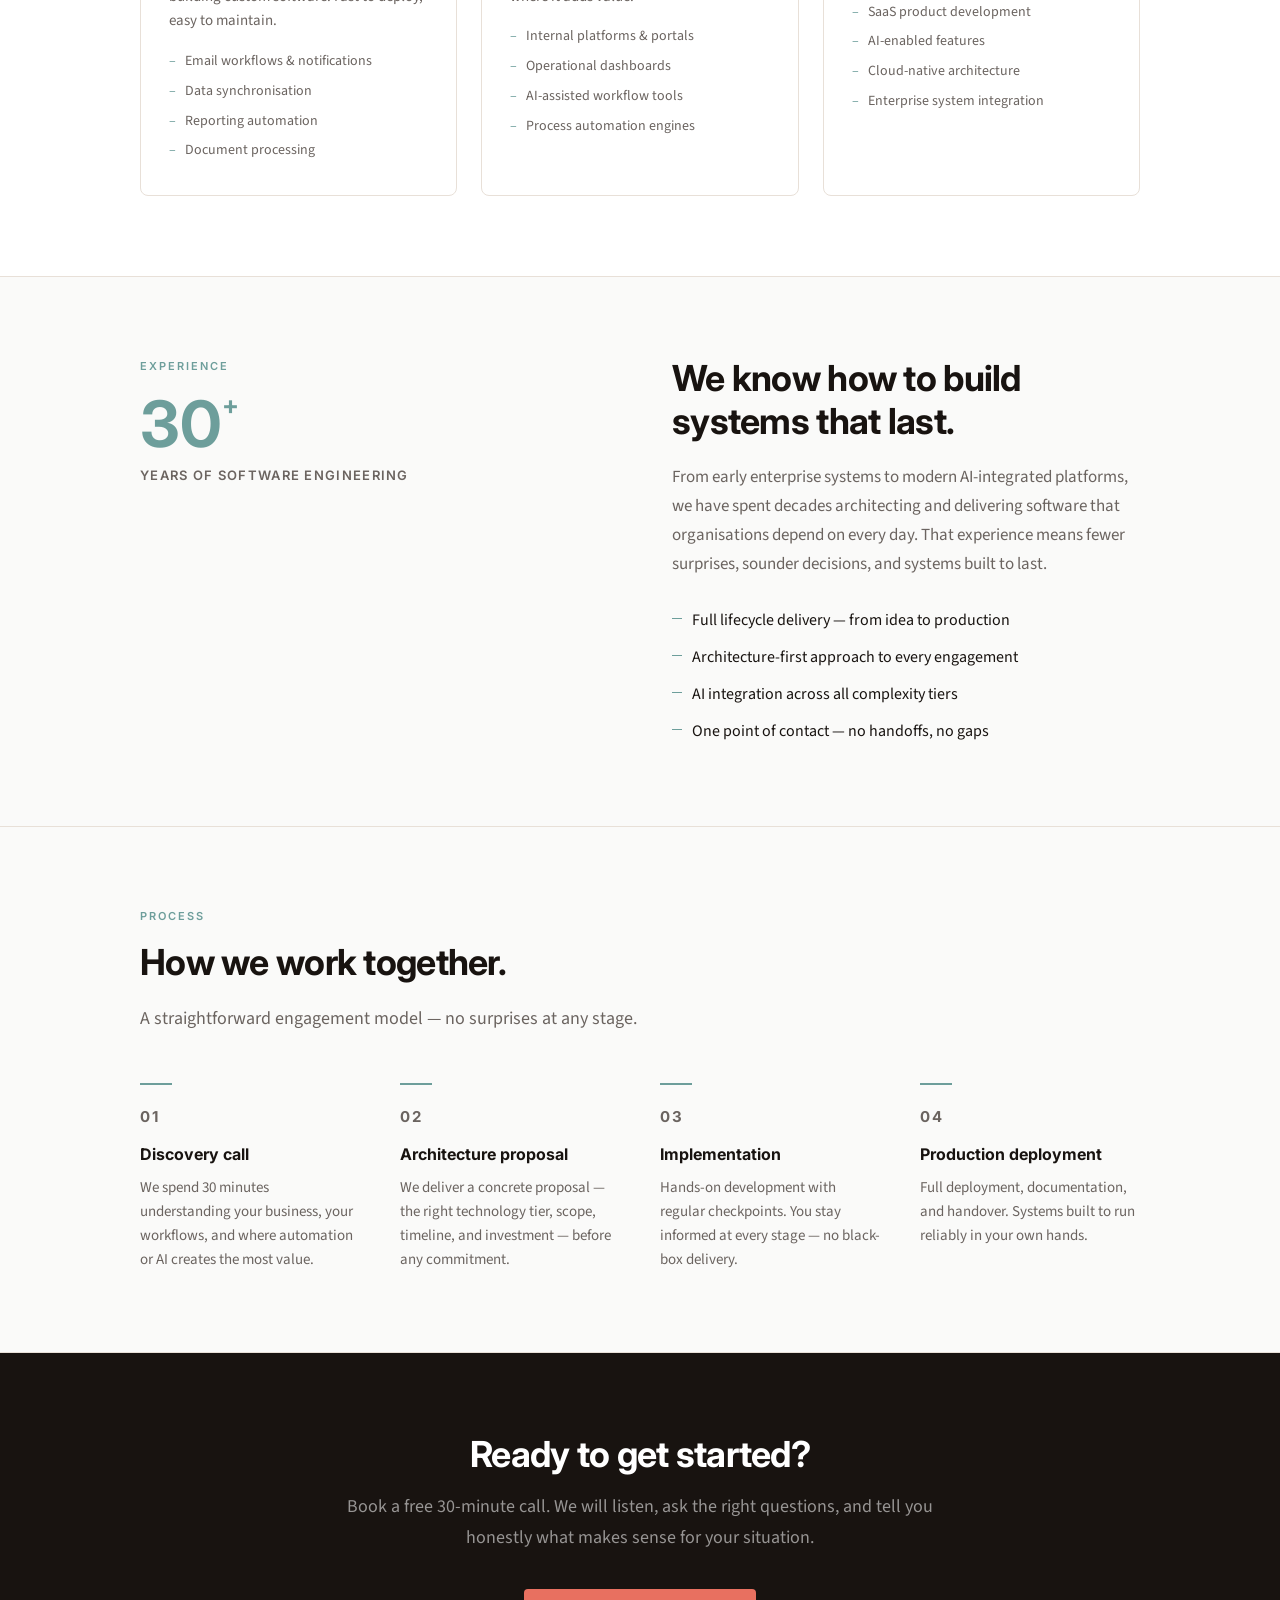
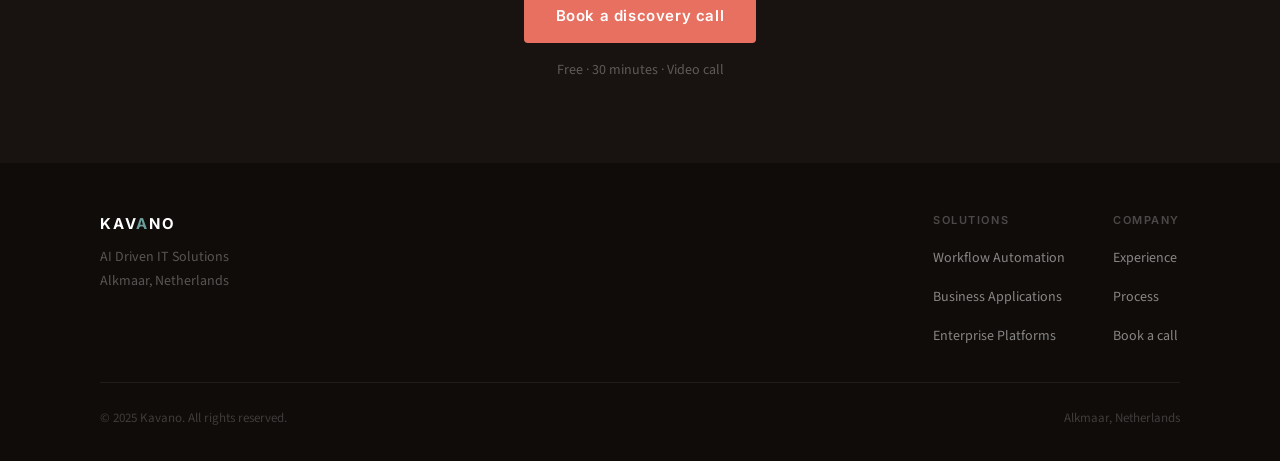
==== commit bfe2dfa2: "much better clean, simple, to the point" ====
--- a/index.html
+++ b/index.html
@@ -4,88 +4,79 @@
     <meta charset="UTF-8">
     <meta name="viewport" content="width=device-width, initial-scale=1.0">
     <title>Kavano — AI Driven IT Solutions</title>
-    <meta name="description" content="Kavano helps companies integrate AI into real workflows. 30+ years of engineering experience. Book a discovery call.">
+    <meta name="description" content="Kavano helps companies integrate AI into real business workflows. 30+ years of engineering experience.">
     <link rel="preconnect" href="https://fonts.googleapis.com">
     <link rel="preconnect" href="https://fonts.gstatic.com" crossorigin>
-    <link href="https://fonts.googleapis.com/css2?family=Inter:wght@300;400;500;600;700;800&family=Source+Sans+3:ital,wght@0,300;0,400;0,600;1,300&display=swap" rel="stylesheet">
+    <link href="https://fonts.googleapis.com/css2?family=Inter:wght@400;500;600;700&family=Source+Sans+3:wght@400;600&display=swap" rel="stylesheet">
     <style>
-        *, *::before, *::after {
-            box-sizing: border-box;
-            margin: 0;
-            padding: 0;
-        }
+        *, *::before, *::after { box-sizing: border-box; margin: 0; padding: 0; }
 
         :root {
-            --gold:   #F2A93B;
-            --cream:  #F5EDE3;
             --teal:   #6D9E9B;
             --coral:  #E87060;
+            --cream:  #F5EDE3;
             --dark:   #181310;
-            --text:   #181310;
             --muted:  #6B6460;
-            --border: rgba(24, 19, 16, 0.10);
-
-            --font-head: 'Inter', sans-serif;
-            --font-body: 'Source Sans 3', sans-serif;
-            --max:  1180px;
-            --pad:  48px;
+            --border: #E8E0D8;
+            --max:    1080px;
         }
 
         html { scroll-behavior: smooth; }
 
         body {
-            font-family: var(--font-body);
-            color: var(--text);
+            font-family: 'Source Sans 3', sans-serif;
+            font-size: 17px;
+            line-height: 1.7;
+            color: var(--dark);
             background: #fff;
-            line-height: 1.6;
             -webkit-font-smoothing: antialiased;
         }
 
-        /* ─── NAV ─────────────────────────────────────── */
+        h1, h2, h3, h4, nav, .btn {
+            font-family: 'Inter', sans-serif;
+        }
+
+        .container {
+            max-width: var(--max);
+            margin: 0 auto;
+            padding: 0 40px;
+        }
+
+        /* ── NAV ── */
         nav {
-            position: fixed;
-            top: 0; left: 0; right: 0;
+            position: sticky;
+            top: 0;
+            background: rgba(255,255,255,0.95);
+            backdrop-filter: blur(8px);
+            border-bottom: 1px solid var(--border);
             z-index: 100;
-            padding: 26px var(--pad);
+            padding: 0 40px;
             display: flex;
             align-items: center;
             justify-content: space-between;
-            transition: background 0.4s, padding 0.4s, border-color 0.4s, backdrop-filter 0.4s;
-            border-bottom: 1px solid transparent;
-        }
-
-        nav.scrolled {
-            background: rgba(255, 255, 255, 0.96);
-            backdrop-filter: blur(12px);
-            padding: 16px var(--pad);
-            border-color: var(--border);
-        }
-
-        .nav-logo {
-            font-family: var(--font-head);
-            font-weight: 800;
-            font-size: 17px;
-            letter-spacing: 0.14em;
+            height: 64px;
+        }
+
+        .logo {
+            font-weight: 700;
+            font-size: 16px;
+            letter-spacing: 0.12em;
             text-transform: uppercase;
             color: var(--dark);
             text-decoration: none;
         }
 
-        .nav-logo .ac { color: var(--teal); }
+        .logo span { color: var(--teal); }
 
         .nav-links {
+            list-style: none;
             display: flex;
-            align-items: center;
-            gap: 36px;
-            list-style: none;
+            gap: 32px;
         }
 
         .nav-links a {
-            font-family: var(--font-head);
-            font-size: 12px;
+            font-size: 13px;
             font-weight: 500;
-            letter-spacing: 0.08em;
-            text-transform: uppercase;
             color: var(--muted);
             text-decoration: none;
             transition: color 0.2s;
@@ -93,367 +84,169 @@
 
         .nav-links a:hover { color: var(--dark); }
 
-        .nav-cta {
-            font-family: var(--font-head);
+        .btn {
+            display: inline-block;
+            font-size: 13px;
+            font-weight: 600;
+            letter-spacing: 0.04em;
+            text-decoration: none;
+            padding: 10px 22px;
+            border-radius: 4px;
+            transition: background 0.2s, transform 0.15s;
+            cursor: pointer;
+        }
+
+        .btn-coral {
+            background: var(--coral);
+            color: #fff;
+        }
+
+        .btn-coral:hover { background: #c95042; transform: translateY(-1px); }
+        .btn-coral:focus-visible { outline: 2px solid var(--coral); outline-offset: 3px; }
+
+        .btn-lg {
+            font-size: 15px;
+            padding: 14px 32px;
+        }
+
+        /* ── HERO ── */
+        .hero {
+            padding: 100px 40px;
+            text-align: center;
+            background: var(--cream);
+            border-bottom: 1px solid var(--border);
+        }
+
+        .hero-label {
+            font-family: 'Inter', sans-serif;
             font-size: 12px;
             font-weight: 600;
-            letter-spacing: 0.07em;
-            text-transform: uppercase;
-            color: #fff;
-            background: var(--coral);
-            padding: 10px 22px;
-            border-radius: 2px;
-            text-decoration: none;
-            transition: background 0.2s, transform 0.15s;
-        }
-
-        .nav-cta:hover { background: #c95042; transform: translateY(-1px); }
-        .nav-cta:focus-visible { outline: 2px solid var(--coral); outline-offset: 3px; }
-
-        /* ─── HERO ────────────────────────────────────── */
-        .hero {
-            display: grid;
-            grid-template-columns: 1fr 1fr;
-            min-height: 100vh;
-            background: var(--cream);
-        }
-
-        .hero-content {
-            padding: 140px var(--pad) 100px 80px;
-            display: flex;
-            flex-direction: column;
-            justify-content: center;
-        }
-
-        .eyebrow {
-            font-family: var(--font-head);
-            font-size: 11px;
-            font-weight: 600;
-            letter-spacing: 0.2em;
+            letter-spacing: 0.16em;
             text-transform: uppercase;
             color: var(--teal);
-            margin-bottom: 28px;
-            display: flex;
-            align-items: center;
-            gap: 14px;
-        }
-
-        .eyebrow::before {
-            content: '';
-            display: block;
-            width: 28px;
-            height: 1px;
-            background: currentColor;
+            margin-bottom: 24px;
         }
 
         .hero h1 {
-            font-family: var(--font-head);
-            font-size: clamp(36px, 4vw, 58px);
-            font-weight: 700;
-            line-height: 1.1;
-            letter-spacing: -0.03em;
-            color: var(--dark);
-            margin-bottom: 24px;
-        }
-
-        .hero h1 em {
-            font-style: normal;
-            color: var(--teal);
-        }
-
-        .hero-sub {
-            font-family: var(--font-head);
-            font-size: 17px;
-            font-weight: 500;
-            color: var(--dark);
-            margin-bottom: 14px;
-        }
-
-        .hero-desc {
-            font-size: 17px;
-            line-height: 1.75;
-            color: var(--muted);
-            max-width: 460px;
-            margin-bottom: 48px;
-        }
-
-        .hero-actions {
-            display: flex;
-            align-items: center;
-            gap: 24px;
-            flex-wrap: wrap;
-        }
-
-        .btn-primary {
-            font-family: var(--font-head);
-            font-size: 13px;
-            font-weight: 600;
-            letter-spacing: 0.06em;
-            text-transform: uppercase;
-            color: #fff;
-            background: var(--coral);
-            padding: 15px 34px;
-            border-radius: 2px;
-            text-decoration: none;
-            box-shadow: 0 4px 22px rgba(232, 112, 96, 0.32);
-            transition: background 0.2s, transform 0.15s, box-shadow 0.2s;
-        }
-
-        .btn-primary:hover {
-            background: #c95042;
-            transform: translateY(-2px);
-            box-shadow: 0 8px 32px rgba(232, 112, 96, 0.44);
-        }
-
-        .btn-primary:focus-visible { outline: 2px solid var(--coral); outline-offset: 3px; }
-
-        .hero-note {
-            font-size: 13px;
-            color: var(--muted);
-        }
-
-        /* Hero right dark panel */
-        .hero-panel {
-            background: var(--dark);
-            position: relative;
-            display: flex;
-            align-items: center;
-            justify-content: center;
-            overflow: hidden;
-        }
-
-        .hero-panel::before {
-            content: '';
-            position: absolute;
-            inset: 0;
-            background-image:
-                linear-gradient(rgba(109, 158, 155, 0.06) 1px, transparent 1px),
-                linear-gradient(90deg, rgba(109, 158, 155, 0.06) 1px, transparent 1px);
-            background-size: 44px 44px;
-        }
-
-        .hero-panel::after {
-            content: '';
-            position: absolute;
-            top: 0; left: 0;
-            width: 2px;
-            height: 100%;
-            background: linear-gradient(to bottom, transparent, var(--teal) 40%, transparent);
-        }
-
-        .hero-k-bg {
-            position: absolute;
-            bottom: -40px;
-            right: -20px;
-            font-family: var(--font-head);
-            font-weight: 800;
-            font-size: 380px;
-            line-height: 1;
-            color: rgba(255, 255, 255, 0.025);
-            user-select: none;
-            pointer-events: none;
-            letter-spacing: -0.05em;
-        }
-
-        .stat-cards {
-            position: relative;
-            z-index: 1;
-            display: flex;
-            flex-direction: column;
-            gap: 14px;
-            padding: 48px 40px;
-        }
-
-        .stat-card {
-            background: rgba(255, 255, 255, 0.05);
-            border: 1px solid rgba(255, 255, 255, 0.08);
-            border-radius: 6px;
-            padding: 22px 26px;
-        }
-
-        .stat-card:nth-child(1) { animation: float1 6s ease-in-out infinite; }
-        .stat-card:nth-child(2) { animation: float2 7.5s ease-in-out infinite; margin-left: 36px; }
-        .stat-card:nth-child(3) { animation: float3 5.5s ease-in-out infinite; }
-
-        @keyframes float1 { 0%,100%{transform:translateY(0)} 50%{transform:translateY(-10px)} }
-        @keyframes float2 { 0%,100%{transform:translateY(0)} 50%{transform:translateY(-8px)} }
-        @keyframes float3 { 0%,100%{transform:translateY(0)} 50%{transform:translateY(-12px)} }
-
-        .stat-val {
-            font-family: var(--font-head);
-            font-size: 30px;
-            font-weight: 700;
-            color: var(--gold);
-            line-height: 1;
-            margin-bottom: 4px;
-        }
-
-        .stat-lbl {
-            font-size: 11px;
-            font-weight: 500;
-            color: rgba(255, 255, 255, 0.45);
-            letter-spacing: 0.09em;
-            text-transform: uppercase;
-        }
-
-        /* ─── SHARED SECTION ──────────────────────────── */
-        section { padding: 110px 0; }
-
-        .container {
-            max-width: var(--max);
-            margin: 0 auto;
-            padding: 0 var(--pad);
-        }
-
-        .section-label {
-            font-family: var(--font-head);
-            font-size: 11px;
-            font-weight: 600;
-            letter-spacing: 0.2em;
-            text-transform: uppercase;
-            color: var(--teal);
-            margin-bottom: 20px;
-            display: flex;
-            align-items: center;
-            gap: 12px;
-        }
-
-        .section-label::before {
-            content: '';
-            display: block;
-            width: 22px;
-            height: 1px;
-            background: currentColor;
-        }
-
-        .section-title {
-            font-family: var(--font-head);
-            font-size: clamp(26px, 3vw, 40px);
+            font-size: clamp(32px, 4vw, 52px);
             font-weight: 700;
             line-height: 1.15;
             letter-spacing: -0.025em;
             color: var(--dark);
-            margin-bottom: 24px;
-        }
-
-        /* Scroll reveal */
-        .reveal {
-            opacity: 0;
-            transform: translateY(22px);
-            transition: opacity 0.65s ease, transform 0.65s ease;
-        }
-
-        .reveal.visible {
-            opacity: 1;
-            transform: translateY(0);
-        }
-
-        /* ─── PROBLEM ─────────────────────────────────── */
-        .problem {
-            background: var(--dark);
-            padding: 100px 0;
-        }
-
-        .problem .section-label { color: var(--teal); }
-        .problem .section-title { color: #fff; }
-
-        .problem-grid {
-            display: grid;
-            grid-template-columns: 1fr 1fr;
-            gap: 80px;
-            align-items: start;
-        }
-
-        .problem-statement {
-            font-family: var(--font-head);
-            font-size: 21px;
-            font-weight: 300;
-            line-height: 1.65;
-            color: rgba(255, 255, 255, 0.75);
-        }
-
-        .problem-statement strong {
-            font-weight: 600;
-            color: var(--gold);
-        }
-
-        .problem-list {
-            list-style: none;
-            display: flex;
-            flex-direction: column;
-            gap: 18px;
-        }
-
-        .problem-list li {
-            display: flex;
-            gap: 16px;
-            align-items: flex-start;
-            font-size: 16px;
-            line-height: 1.65;
-            color: rgba(255, 255, 255, 0.55);
-        }
-
-        .problem-list li::before {
-            content: '';
-            width: 5px;
-            height: 5px;
-            border-radius: 50%;
-            background: var(--teal);
-            flex-shrink: 0;
-            margin-top: 9px;
-        }
-
-        /* ─── SOLUTIONS ───────────────────────────────── */
-        .solutions { background: #fff; }
-
-        .solutions-intro-grid {
-            display: grid;
-            grid-template-columns: 1fr 1fr;
-            gap: 80px;
-            align-items: end;
-            margin-bottom: 64px;
-        }
-
-        .solutions-intro {
-            font-size: 17px;
-            line-height: 1.75;
-            color: var(--muted);
-        }
-
-        .tiers {
-            display: grid;
-            grid-template-columns: repeat(3, 1fr);
-            gap: 1px;
-            background: var(--border);
-            border: 1px solid var(--border);
-        }
-
-        .tier {
-            background: #fff;
-            padding: 44px 36px;
-            transition: background 0.3s;
-        }
-
-        .tier:hover { background: var(--cream); }
-
-        .tier-num {
-            font-family: var(--font-head);
+            max-width: 720px;
+            margin: 0 auto 20px;
+        }
+
+        .hero-sub {
+            font-size: 19px;
+            color: var(--muted);
+            max-width: 560px;
+            margin: 0 auto 40px;
+        }
+
+        .hero-meta {
+            margin-top: 20px;
+            font-size: 14px;
+            color: var(--muted);
+        }
+
+        /* ── SECTIONS ── */
+        section {
+            padding: 80px 0;
+            border-bottom: 1px solid var(--border);
+        }
+
+        section:last-of-type { border-bottom: none; }
+
+        .section-label {
+            font-family: 'Inter', sans-serif;
             font-size: 11px;
             font-weight: 600;
             letter-spacing: 0.18em;
             text-transform: uppercase;
-            color: var(--muted);
-            margin-bottom: 24px;
-        }
-
-        .tier-tag {
+            color: var(--teal);
+            margin-bottom: 16px;
+        }
+
+        h2 {
+            font-size: clamp(24px, 2.8vw, 36px);
+            font-weight: 700;
+            letter-spacing: -0.02em;
+            line-height: 1.2;
+            color: var(--dark);
+            margin-bottom: 20px;
+        }
+
+        .lead {
+            font-size: 18px;
+            color: var(--muted);
+            max-width: 600px;
+            margin-bottom: 48px;
+        }
+
+        /* Two-column layout */
+        .two-col {
+            display: grid;
+            grid-template-columns: 1fr 1fr;
+            gap: 64px;
+            align-items: start;
+        }
+
+        /* ── PROBLEM ── */
+        .problem { background: #FAFAF9; }
+
+        .problem-text {
+            font-size: 18px;
+            line-height: 1.75;
+            color: var(--dark);
+        }
+
+        .bullet-list {
+            list-style: none;
+            display: flex;
+            flex-direction: column;
+            gap: 14px;
+        }
+
+        .bullet-list li {
+            padding-left: 20px;
+            position: relative;
+            color: var(--muted);
+        }
+
+        .bullet-list li::before {
+            content: '';
+            position: absolute;
+            left: 0;
+            top: 10px;
+            width: 6px;
+            height: 6px;
+            border-radius: 50%;
+            background: var(--teal);
+        }
+
+        /* ── SOLUTIONS ── */
+        .tiers {
+            display: grid;
+            grid-template-columns: repeat(3, 1fr);
+            gap: 24px;
+            margin-top: 8px;
+        }
+
+        .tier {
+            border: 1px solid var(--border);
+            border-radius: 8px;
+            padding: 32px 28px;
+        }
+
+        .tier-badge {
             display: inline-flex;
             align-items: center;
-            gap: 8px;
-            padding: 5px 12px;
-            border-radius: 2px;
+            gap: 7px;
             background: var(--cream);
-            margin-bottom: 22px;
+            border-radius: 4px;
+            padding: 4px 10px;
+            margin-bottom: 20px;
         }
 
         .tier-dot {
@@ -462,568 +255,332 @@
             border-radius: 50%;
         }
 
-        .tier-1 .tier-dot { background: var(--teal); }
-        .tier-2 .tier-dot { background: var(--gold); }
-        .tier-3 .tier-dot { background: var(--coral); }
-
-        .tier-tag-text {
-            font-family: var(--font-head);
+        .t1 .tier-dot { background: var(--teal); }
+        .t2 .tier-dot { background: #F2A93B; }
+        .t3 .tier-dot { background: var(--coral); }
+
+        .tier-badge span {
+            font-family: 'Inter', sans-serif;
             font-size: 11px;
             font-weight: 700;
-            letter-spacing: 0.1em;
-            text-transform: uppercase;
-            color: var(--dark);
-        }
-
-        .tier h3 {
-            font-family: var(--font-head);
-            font-size: 19px;
-            font-weight: 700;
-            letter-spacing: -0.02em;
-            color: var(--dark);
-            margin-bottom: 6px;
-        }
-
-        .tier-stack {
-            font-size: 12px;
-            font-weight: 600;
             letter-spacing: 0.08em;
             text-transform: uppercase;
-            color: var(--muted);
-            margin-bottom: 18px;
-        }
-
-        .tier-desc {
+            color: var(--dark);
+        }
+
+        .tier h3 {
+            font-size: 17px;
+            font-weight: 700;
+            color: var(--dark);
+            margin-bottom: 8px;
+        }
+
+        .tier-use {
+            font-size: 13px;
+            font-weight: 600;
+            color: var(--muted);
+            text-transform: uppercase;
+            letter-spacing: 0.06em;
+            margin-bottom: 12px;
+        }
+
+        .tier p {
             font-size: 15px;
-            line-height: 1.7;
-            color: var(--muted);
-            margin-bottom: 24px;
-        }
-
-        .tier-list {
+            color: var(--muted);
+            line-height: 1.65;
+            margin-bottom: 16px;
+        }
+
+        .tier ul {
             list-style: none;
             display: flex;
             flex-direction: column;
-            gap: 7px;
-        }
-
-        .tier-list li {
+            gap: 6px;
+        }
+
+        .tier ul li {
             font-size: 14px;
             color: var(--muted);
-            padding-left: 18px;
+            padding-left: 16px;
             position: relative;
         }
 
-        .tier-list li::before {
-            content: '→';
+        .tier ul li::before {
+            content: '–';
             position: absolute;
             left: 0;
             color: var(--teal);
-            font-size: 11px;
-            top: 2px;
-        }
-
-        /* ─── EXPERIENCE ──────────────────────────────── */
-        .experience {
-            background: var(--cream);
-            position: relative;
-            overflow: hidden;
-        }
-
-        .exp-bg {
-            position: absolute;
-            right: -50px;
-            top: 50%;
-            transform: translateY(-50%);
-            font-family: var(--font-head);
-            font-size: 340px;
-            font-weight: 800;
+        }
+
+        /* ── EXPERIENCE ── */
+        .exp-stat {
+            font-family: 'Inter', sans-serif;
+            font-size: 64px;
+            font-weight: 700;
             line-height: 1;
-            color: rgba(109, 158, 155, 0.07);
-            pointer-events: none;
-            user-select: none;
-            letter-spacing: -0.04em;
-        }
-
-        .exp-grid {
-            display: grid;
-            grid-template-columns: auto 1fr;
-            gap: 72px;
-            align-items: center;
-        }
-
-        .exp-number {
-            font-family: var(--font-head);
-            font-size: clamp(80px, 11vw, 148px);
-            font-weight: 800;
-            line-height: 1;
-            letter-spacing: -0.04em;
-            color: var(--dark);
-            white-space: nowrap;
-        }
-
-        .exp-number sup {
-            font-size: 0.35em;
+            color: var(--teal);
+            margin-bottom: 8px;
+        }
+
+        .exp-stat sup {
+            font-size: 0.4em;
             vertical-align: top;
-            margin-top: 0.18em;
-            color: var(--teal);
-        }
-
-        .exp-title {
-            font-family: var(--font-head);
-            font-size: clamp(22px, 2.5vw, 34px);
-            font-weight: 700;
-            letter-spacing: -0.025em;
-            line-height: 1.2;
-            color: var(--dark);
-            margin-bottom: 18px;
-        }
-
-        .exp-text {
-            font-size: 17px;
-            line-height: 1.75;
-            color: var(--muted);
-            margin-bottom: 32px;
-            max-width: 520px;
-        }
-
-        .exp-pillars {
+            margin-top: 0.15em;
+        }
+
+        .pillar-list {
+            list-style: none;
             display: flex;
             flex-direction: column;
-            gap: 11px;
-        }
-
-        .pillar {
-            display: flex;
-            align-items: center;
-            gap: 14px;
-            font-family: var(--font-head);
-            font-size: 14px;
-            font-weight: 500;
-            color: var(--dark);
-        }
-
-        .pillar::before {
+            gap: 10px;
+            margin-top: 28px;
+        }
+
+        .pillar-list li {
+            font-size: 16px;
+            color: var(--dark);
+            padding-left: 20px;
+            position: relative;
+        }
+
+        .pillar-list li::before {
             content: '';
-            width: 18px;
+            position: absolute;
+            left: 0;
+            top: 11px;
+            width: 10px;
             height: 1px;
             background: var(--teal);
-            flex-shrink: 0;
-        }
-
-        /* ─── PROCESS ─────────────────────────────────── */
-        .process { background: #fff; }
-
-        .process-header { margin-bottom: 72px; }
-
-        .process-steps {
+        }
+
+        /* ── PROCESS ── */
+        .process { background: #FAFAF9; }
+
+        .steps {
             display: grid;
             grid-template-columns: repeat(4, 1fr);
-            position: relative;
-        }
-
-        .process-steps::before {
-            content: '';
-            position: absolute;
-            top: 27px;
-            left: calc(12.5% + 2px);
-            right: calc(12.5% + 2px);
-            height: 1px;
-            background: var(--border);
-        }
-
-        .step { padding: 0 20px; }
-
-        .step-dot {
-            width: 54px;
-            height: 54px;
-            border-radius: 50%;
-            border: 1px solid var(--border);
-            background: #fff;
-            display: flex;
-            align-items: center;
-            justify-content: center;
-            margin-bottom: 28px;
-            position: relative;
-            z-index: 1;
-            transition: border-color 0.25s, background 0.25s;
-        }
-
-        .step:hover .step-dot {
-            border-color: var(--teal);
-            background: var(--cream);
+            gap: 40px;
         }
 
         .step-num {
-            font-family: var(--font-head);
-            font-size: 13px;
+            font-family: 'Inter', sans-serif;
+            font-size: 12px;
             font-weight: 700;
             color: var(--teal);
+            letter-spacing: 0.1em;
+            margin-bottom: 12px;
         }
 
         .step h3 {
-            font-family: var(--font-head);
-            font-size: 17px;
-            font-weight: 700;
-            letter-spacing: -0.01em;
-            color: var(--dark);
-            margin-bottom: 10px;
+            font-size: 16px;
+            font-weight: 700;
+            color: var(--dark);
+            margin-bottom: 8px;
         }
 
         .step p {
             font-size: 15px;
-            line-height: 1.65;
-            color: var(--muted);
-        }
-
-        /* ─── CTA ─────────────────────────────────────── */
-        .cta-section {
+            color: var(--muted);
+            line-height: 1.6;
+        }
+
+        .step-divider {
+            height: 2px;
+            background: var(--teal);
+            width: 32px;
+            margin-bottom: 20px;
+        }
+
+        /* ── CTA ── */
+        .cta {
             background: var(--dark);
+            border-bottom: none;
             text-align: center;
-            position: relative;
-            overflow: hidden;
-        }
-
-        .cta-section::before {
-            content: '';
-            position: absolute;
-            top: 50%;
-            left: 50%;
-            transform: translate(-50%, -50%);
-            width: 700px;
-            height: 700px;
-            background: radial-gradient(circle, rgba(109, 158, 155, 0.1) 0%, transparent 65%);
-            pointer-events: none;
-        }
-
-        .cta-section .section-label {
-            justify-content: center;
-            color: var(--teal);
-        }
-
-        .cta-section .section-label::before { display: none; }
-
-        .cta-title {
-            font-family: var(--font-head);
-            font-size: clamp(28px, 4vw, 50px);
-            font-weight: 700;
-            letter-spacing: -0.03em;
-            line-height: 1.1;
-            color: #fff;
-            margin-bottom: 18px;
-        }
-
-        .cta-sub {
-            font-size: 18px;
-            line-height: 1.7;
-            color: rgba(255, 255, 255, 0.48);
-            max-width: 480px;
-            margin: 0 auto 44px;
-        }
-
-        .cta-actions {
-            display: flex;
-            align-items: center;
-            justify-content: center;
-            gap: 24px;
-            flex-wrap: wrap;
-        }
-
-        .btn-cta {
-            font-family: var(--font-head);
+        }
+
+        .cta h2 { color: #fff; margin-bottom: 16px; }
+
+        .cta .lead {
+            color: rgba(255,255,255,0.55);
+            margin: 0 auto 36px;
+        }
+
+        .cta-meta {
+            margin-top: 16px;
             font-size: 14px;
-            font-weight: 600;
-            letter-spacing: 0.05em;
-            text-transform: uppercase;
-            color: #fff;
-            background: var(--coral);
-            padding: 17px 42px;
-            border-radius: 2px;
-            text-decoration: none;
-            box-shadow: 0 4px 28px rgba(232, 112, 96, 0.35);
-            transition: background 0.2s, transform 0.15s, box-shadow 0.2s;
-        }
-
-        .btn-cta:hover {
-            background: #c95042;
-            transform: translateY(-2px);
-            box-shadow: 0 10px 40px rgba(232, 112, 96, 0.5);
-        }
-
-        .btn-cta:focus-visible { outline: 2px solid var(--coral); outline-offset: 3px; }
-
-        .cta-note {
-            font-size: 14px;
-            color: rgba(255, 255, 255, 0.28);
-        }
-
-        /* ─── FOOTER ──────────────────────────────────── */
+            color: rgba(255,255,255,0.3);
+        }
+
+        /* ── FOOTER ── */
         footer {
             background: #0F0C0A;
-            padding: 64px 0 36px;
-            border-top: 1px solid rgba(255, 255, 255, 0.05);
+            padding: 48px 40px 32px;
         }
 
         .footer-inner {
             max-width: var(--max);
             margin: 0 auto;
-            padding: 0 var(--pad);
-        }
-
-        .footer-top {
             display: flex;
             justify-content: space-between;
             align-items: flex-start;
-            margin-bottom: 52px;
-            gap: 48px;
-        }
-
-        .footer-brand { max-width: 260px; }
+            gap: 40px;
+            padding-bottom: 32px;
+            border-bottom: 1px solid rgba(255,255,255,0.07);
+            margin-bottom: 24px;
+        }
 
         .footer-logo {
-            font-family: var(--font-head);
-            font-weight: 800;
-            font-size: 17px;
-            letter-spacing: 0.14em;
+            font-family: 'Inter', sans-serif;
+            font-weight: 700;
+            font-size: 15px;
+            letter-spacing: 0.12em;
             text-transform: uppercase;
             color: #fff;
             text-decoration: none;
             display: block;
-            margin-bottom: 14px;
-        }
-
-        .footer-logo .ac { color: var(--teal); }
-
-        .footer-tagline {
+            margin-bottom: 10px;
+        }
+
+        .footer-logo span { color: var(--teal); }
+
+        .footer-tag {
             font-size: 14px;
-            color: rgba(255, 255, 255, 0.32);
-            line-height: 1.65;
-        }
-
-        .footer-nav {
+            color: rgba(255,255,255,0.3);
+        }
+
+        .footer-links {
             display: flex;
-            gap: 72px;
+            gap: 48px;
         }
 
         .footer-col h4 {
-            font-family: var(--font-head);
+            font-family: 'Inter', sans-serif;
             font-size: 11px;
             font-weight: 600;
-            letter-spacing: 0.16em;
+            letter-spacing: 0.14em;
             text-transform: uppercase;
-            color: rgba(255, 255, 255, 0.28);
-            margin-bottom: 18px;
-        }
-
-        .footer-col ul {
-            list-style: none;
-            display: flex;
-            flex-direction: column;
-            gap: 11px;
-        }
+            color: rgba(255,255,255,0.25);
+            margin-bottom: 14px;
+        }
+
+        .footer-col ul { list-style: none; display: flex; flex-direction: column; gap: 10px; }
 
         .footer-col a {
             font-size: 14px;
-            color: rgba(255, 255, 255, 0.5);
+            color: rgba(255,255,255,0.5);
             text-decoration: none;
             transition: color 0.2s;
         }
 
         .footer-col a:hover { color: #fff; }
 
-        .footer-bottom {
-            padding-top: 32px;
-            border-top: 1px solid rgba(255, 255, 255, 0.06);
+        .footer-copy {
+            max-width: var(--max);
+            margin: 0 auto;
+            font-size: 13px;
+            color: rgba(255,255,255,0.2);
             display: flex;
             justify-content: space-between;
-            align-items: center;
-            gap: 16px;
-        }
-
-        .footer-copy {
-            font-size: 13px;
-            color: rgba(255, 255, 255, 0.2);
-        }
-
-        .footer-location {
-            font-size: 13px;
-            color: rgba(255, 255, 255, 0.2);
-            display: flex;
-            align-items: center;
-            gap: 7px;
-        }
-
-        .footer-location::before {
-            content: '◎';
-            color: var(--teal);
-            font-size: 11px;
-        }
-
-        /* ─── RESPONSIVE ──────────────────────────────── */
-        @media (max-width: 1024px) {
-            :root { --pad: 32px; }
-
-            nav { padding: 20px var(--pad); }
-            nav.scrolled { padding: 14px var(--pad); }
+        }
+
+        /* ── RESPONSIVE ── */
+        @media (max-width: 900px) {
+            .two-col, .tiers { grid-template-columns: 1fr; }
+            .steps { grid-template-columns: 1fr 1fr; gap: 32px; }
+            .footer-inner { flex-direction: column; }
+            .footer-links { gap: 32px; }
             .nav-links { display: none; }
-
-            .hero { grid-template-columns: 1fr; }
-            .hero-content { padding: 110px var(--pad) 60px; max-width: 100%; }
-            .hero-panel { min-height: 300px; }
-            .hero-k-bg { font-size: 220px; }
-
-            .problem-grid,
-            .solutions-intro-grid,
-            .exp-grid { grid-template-columns: 1fr; gap: 44px; }
-
-            .tiers { grid-template-columns: 1fr; }
-
-            .process-steps {
-                grid-template-columns: 1fr 1fr;
-                gap: 44px;
-            }
-
-            .process-steps::before { display: none; }
-
-            .footer-top { flex-direction: column; }
-            .footer-nav { gap: 40px; }
-        }
-
-        @media (max-width: 640px) {
-            section { padding: 72px 0; }
-
-            .hero-actions { flex-direction: column; align-items: flex-start; }
-            .process-steps { grid-template-columns: 1fr; }
-            .footer-nav { flex-direction: column; gap: 28px; }
-            .footer-bottom { flex-direction: column; text-align: center; }
-            .cta-actions { flex-direction: column; }
-            .exp-number { font-size: 80px; }
+        }
+
+        @media (max-width: 600px) {
+            section { padding: 60px 0; }
+            .hero { padding: 72px 24px; }
+            .steps { grid-template-columns: 1fr; }
+            .footer-links { flex-direction: column; gap: 24px; }
+            .footer-copy { flex-direction: column; gap: 6px; }
+            .container { padding: 0 24px; }
         }
     </style>
 </head>
 <body>
 
     <!-- NAV -->
-    <nav id="nav">
-        <a href="#" class="nav-logo">KAV<span class="ac">A</span>NO</a>
+    <nav>
+        <a href="#" class="logo">KAV<span>A</span>NO</a>
         <ul class="nav-links">
             <li><a href="#solutions">Solutions</a></li>
             <li><a href="#experience">Experience</a></li>
             <li><a href="#process">Process</a></li>
         </ul>
-        <a href="https://calendly.com/k-van-oostveen/30min" class="nav-cta" target="_blank" rel="noopener">Book a call</a>
+        <a href="https://calendly.com/k-van-oostveen/30min" class="btn btn-coral" target="_blank" rel="noopener">Book a call</a>
     </nav>
 
     <!-- HERO -->
-    <section class="hero" id="home">
-        <div class="hero-content">
-            <div class="eyebrow">AI Driven IT Solutions</div>
-            <h1>Intelligent software.<br>Built for <em>real workflows</em>.</h1>
-            <p class="hero-sub">AI integration that works in production.</p>
-            <p class="hero-desc">
-                30+ years of engineering experience — from architecture to deployment.
-                I help companies integrate AI into their operations and build
-                the software that runs them.
-            </p>
-            <div class="hero-actions">
-                <a href="https://calendly.com/k-van-oostveen/30min" class="btn-primary" target="_blank" rel="noopener">
-                    Book a discovery call
-                </a>
-                <span class="hero-note">30 minutes &middot; No obligation</span>
-            </div>
-        </div>
-        <div class="hero-panel">
-            <div class="hero-k-bg">K</div>
-            <div class="stat-cards">
-                <div class="stat-card">
-                    <div class="stat-val">30+</div>
-                    <div class="stat-lbl">Years experience</div>
-                </div>
-                <div class="stat-card">
-                    <div class="stat-val">End&#8209;to&#8209;end</div>
-                    <div class="stat-lbl">Full lifecycle delivery</div>
-                </div>
-                <div class="stat-card">
-                    <div class="stat-val">3 tiers</div>
-                    <div class="stat-lbl">Right tool for the problem</div>
-                </div>
-            </div>
-        </div>
-    </section>
+    <div class="hero">
+        <p class="hero-label">AI Driven IT Solutions</p>
+        <h1>We build intelligent software for real business workflows.</h1>
+        <p class="hero-sub">
+            We help companies integrate AI into their operations — from lightweight automation to enterprise platforms.
+        </p>
+        <a href="https://calendly.com/k-van-oostveen/30min" class="btn btn-coral btn-lg" target="_blank" rel="noopener">Book a discovery call</a>
+        <p class="hero-meta">30-minute intro call &middot; No obligation</p>
+    </div>
 
     <!-- PROBLEM -->
     <section class="problem" id="problem">
         <div class="container">
-            <div class="problem-grid reveal">
+            <div class="two-col">
                 <div>
-                    <div class="section-label">The challenge</div>
-                    <h2 class="section-title">Most companies want AI.<br>Few know how to integrate it.</h2>
-                    <p class="problem-statement">
-                        The technology is available. The potential is clear. But turning
-                        <strong>AI capabilities into working business software</strong>
-                        requires engineering depth that most teams don't have in-house.
+                    <p class="section-label">The challenge</p>
+                    <h2>Most companies want to use AI. Few know how to integrate it.</h2>
+                    <p class="problem-text">
+                        The technology exists. The potential is clear. But turning AI into working business software requires engineering depth that most organisations don't have in-house.
                     </p>
                 </div>
-                <ul class="problem-list">
-                    <li>Existing workflows are complex and fragile — hard to change without breaking things</li>
-                    <li>AI tools evolve fast — it's unclear what to adopt and when</li>
-                    <li>Internal teams lack the time or experience to architect AI-first systems</li>
-                    <li>Pilots succeed in demos but fail to reach production</li>
-                    <li>Choosing the wrong stack leads to expensive rework down the line</li>
+                <ul class="bullet-list" style="margin-top: 8px;">
+                    <li>Existing workflows are too complex to change without breaking things</li>
+                    <li>It's unclear which AI tools are worth adopting and when</li>
+                    <li>Internal teams lack time or experience to architect AI-first systems</li>
+                    <li>Pilots that work in demos rarely make it to production</li>
+                    <li>Choosing the wrong stack leads to expensive rework later</li>
                 </ul>
             </div>
         </div>
     </section>
 
     <!-- SOLUTIONS -->
-    <section class="solutions" id="solutions">
+    <section id="solutions">
         <div class="container">
-            <div class="solutions-intro-grid reveal">
-                <div>
-                    <div class="section-label">Solutions</div>
-                    <h2 class="section-title">The right tool<br>for the right problem.</h2>
-                </div>
-                <p class="solutions-intro">
-                    There is no universal stack for AI integration. The complexity of your
-                    situation determines the right approach — from lightweight automation
-                    to enterprise-grade platforms built for scale.
-                </p>
-            </div>
-
-            <div class="tiers reveal">
-                <div class="tier tier-1">
-                    <div class="tier-num">Tier 01</div>
-                    <div class="tier-tag">
+            <p class="section-label">Solutions</p>
+            <h2>The right tool for the right problem.</h2>
+            <p class="lead">We match the technology to your situation. The complexity of the problem determines the right approach.</p>
+            <div class="tiers">
+
+                <div class="tier t1">
+                    <div class="tier-badge">
                         <div class="tier-dot"></div>
-                        <span class="tier-tag-text">n8n</span>
+                        <span>n8n</span>
                     </div>
-                    <h3>Office Workflow Automation</h3>
-                    <div class="tier-stack">Low-code &middot; Fast deployment</div>
-                    <p class="tier-desc">
-                        Automate repetitive office tasks without building custom software.
-                        Ideal for teams that need results fast, without heavy infrastructure.
-                    </p>
-                    <ul class="tier-list">
+                    <h3>Workflow Automation</h3>
+                    <p class="tier-use">Small office &amp; internal processes</p>
+                    <p>Automate repetitive tasks without building custom software. Fast to deploy, easy to maintain.</p>
+                    <ul>
                         <li>Email workflows &amp; notifications</li>
-                        <li>Data synchronisation between systems</li>
-                        <li>Internal reporting automation</li>
-                        <li>Document processing pipelines</li>
+                        <li>Data synchronisation</li>
+                        <li>Reporting automation</li>
+                        <li>Document processing</li>
                     </ul>
                 </div>
 
-                <div class="tier tier-2">
-                    <div class="tier-num">Tier 02</div>
-                    <div class="tier-tag">
+                <div class="tier t2">
+                    <div class="tier-badge">
                         <div class="tier-dot"></div>
-                        <span class="tier-tag-text">Python &middot; React</span>
+                        <span>Python &middot; React</span>
                     </div>
-                    <h3>Business Workflow Applications</h3>
-                    <div class="tier-stack">Custom software &middot; Full control</div>
-                    <p class="tier-desc">
-                        Custom business tools and workflow systems built around your
-                        specific processes, data, and team structure.
-                    </p>
-                    <ul class="tier-list">
+                    <h3>Business Applications</h3>
+                    <p class="tier-use">Custom workflow tools</p>
+                    <p>Tailor-made software built around your processes, data, and team — with AI where it adds value.</p>
+                    <ul>
                         <li>Internal platforms &amp; portals</li>
                         <li>Operational dashboards</li>
                         <li>AI-assisted workflow tools</li>
@@ -1031,49 +588,46 @@
                     </ul>
                 </div>
 
-                <div class="tier tier-3">
-                    <div class="tier-num">Tier 03</div>
-                    <div class="tier-tag">
+                <div class="tier t3">
+                    <div class="tier-badge">
                         <div class="tier-dot"></div>
-                        <span class="tier-tag-text">.NET &middot; Azure &middot; AI</span>
+                        <span>.NET &middot; Azure &middot; AI</span>
                     </div>
                     <h3>Enterprise &amp; SaaS Platforms</h3>
-                    <div class="tier-stack">Cloud-native &middot; Scalable</div>
-                    <p class="tier-desc">
-                        Scalable SaaS products and enterprise systems designed for
-                        production loads, compliance, and long-term maintainability.
-                    </p>
-                    <ul class="tier-list">
-                        <li>SaaS platform development</li>
-                        <li>AI-enabled product features</li>
-                        <li>Cloud-native architecture on Azure</li>
+                    <p class="tier-use">Scalable production systems</p>
+                    <p>Cloud-native platforms built for scale, compliance, and long-term reliability.</p>
+                    <ul>
+                        <li>SaaS product development</li>
+                        <li>AI-enabled features</li>
+                        <li>Cloud-native architecture</li>
                         <li>Enterprise system integration</li>
                     </ul>
                 </div>
+
             </div>
         </div>
     </section>
 
     <!-- EXPERIENCE -->
-    <section class="experience" id="experience">
-        <div class="exp-bg">30</div>
+    <section id="experience" style="background:#FAFAF9;">
         <div class="container">
-            <div class="exp-grid reveal">
-                <div class="exp-number">30<sup>+</sup></div>
+            <div class="two-col">
                 <div>
-                    <h2 class="exp-title">Years building business-critical software.</h2>
-                    <p class="exp-text">
-                        From early enterprise systems to modern AI-integrated platforms,
-                        I've spent three decades architecting and delivering software that
-                        businesses depend on. That depth means fewer surprises, better
-                        architectural decisions, and systems built to last.
+                    <p class="section-label">Experience</p>
+                    <div class="exp-stat">30<sup>+</sup></div>
+                    <p style="font-size:13px; color:var(--muted); text-transform:uppercase; letter-spacing:0.1em; font-family:'Inter',sans-serif; font-weight:600;">Years of software engineering</p>
+                </div>
+                <div>
+                    <h2>We know how to build systems that last.</h2>
+                    <p style="color:var(--muted);">
+                        From early enterprise systems to modern AI-integrated platforms, we have spent decades architecting and delivering software that organisations depend on every day. That experience means fewer surprises, sounder decisions, and systems built to last.
                     </p>
-                    <div class="exp-pillars">
-                        <div class="pillar">Full lifecycle delivery — from idea to production</div>
-                        <div class="pillar">Architecture-first approach to every engagement</div>
-                        <div class="pillar">AI integration across all complexity tiers</div>
-                        <div class="pillar">One point of contact — no handoffs, no gaps</div>
-                    </div>
+                    <ul class="pillar-list">
+                        <li>Full lifecycle delivery — from idea to production</li>
+                        <li>Architecture-first approach to every engagement</li>
+                        <li>AI integration across all complexity tiers</li>
+                        <li>One point of contact — no handoffs, no gaps</li>
+                    </ul>
                 </div>
             </div>
         </div>
@@ -1082,107 +636,79 @@
     <!-- PROCESS -->
     <section class="process" id="process">
         <div class="container">
-            <div class="process-header reveal">
-                <div class="section-label">How we work</div>
-                <h2 class="section-title">A clear process.<br>No surprises.</h2>
-            </div>
-            <div class="process-steps reveal">
+            <p class="section-label">Process</p>
+            <h2>How we work together.</h2>
+            <p class="lead">A straightforward engagement model — no surprises at any stage.</p>
+            <div class="steps">
                 <div class="step">
-                    <div class="step-dot"><span class="step-num">01</span></div>
+                    <div class="step-divider"></div>
+                    <p class="step-num">01</p>
                     <h3>Discovery call</h3>
-                    <p>30 minutes to understand your business, workflows, and where AI or automation creates the most value.</p>
+                    <p>We spend 30 minutes understanding your business, your workflows, and where automation or AI creates the most value.</p>
                 </div>
                 <div class="step">
-                    <div class="step-dot"><span class="step-num">02</span></div>
+                    <div class="step-divider"></div>
+                    <p class="step-num">02</p>
                     <h3>Architecture proposal</h3>
-                    <p>A concrete proposal with the right technology tier, scope, timeline, and investment — before any commitment.</p>
+                    <p>We deliver a concrete proposal — the right technology tier, scope, timeline, and investment — before any commitment.</p>
                 </div>
                 <div class="step">
-                    <div class="step-dot"><span class="step-num">03</span></div>
+                    <div class="step-divider"></div>
+                    <p class="step-num">03</p>
                     <h3>Implementation</h3>
-                    <p>Hands-on development with regular checkpoints. You stay informed throughout — no black-box delivery.</p>
+                    <p>Hands-on development with regular checkpoints. You stay informed at every stage — no black-box delivery.</p>
                 </div>
                 <div class="step">
-                    <div class="step-dot"><span class="step-num">04</span></div>
+                    <div class="step-divider"></div>
+                    <p class="step-num">04</p>
                     <h3>Production deployment</h3>
-                    <p>Full deployment, documentation, and handover. Systems built to run reliably without me being there.</p>
+                    <p>Full deployment, documentation, and handover. Systems built to run reliably in your own hands.</p>
                 </div>
             </div>
         </div>
     </section>
 
     <!-- CTA -->
-    <section class="cta-section">
+    <section class="cta">
         <div class="container">
-            <div class="reveal">
-                <div class="section-label">Get started</div>
-                <h2 class="cta-title">Ready to build something<br>that actually works?</h2>
-                <p class="cta-sub">
-                    Start with a 30-minute discovery call. No pitch, no pressure —
-                    a direct conversation about your situation and what's possible.
-                </p>
-                <div class="cta-actions">
-                    <a href="https://calendly.com/k-van-oostveen/30min" class="btn-cta" target="_blank" rel="noopener">
-                        Book a discovery call
-                    </a>
-                    <span class="cta-note">Free &middot; 30 minutes &middot; Video call</span>
-                </div>
-            </div>
+            <h2>Ready to get started?</h2>
+            <p class="lead">Book a free 30-minute call. We will listen, ask the right questions, and tell you honestly what makes sense for your situation.</p>
+            <a href="https://calendly.com/k-van-oostveen/30min" class="btn btn-coral btn-lg" target="_blank" rel="noopener">Book a discovery call</a>
+            <p class="cta-meta">Free &middot; 30 minutes &middot; Video call</p>
         </div>
     </section>
 
     <!-- FOOTER -->
     <footer>
         <div class="footer-inner">
-            <div class="footer-top">
-                <div class="footer-brand">
-                    <a href="#" class="footer-logo">KAV<span class="ac">A</span>NO</a>
-                    <p class="footer-tagline">AI Driven IT Solutions.<br>Amsterdam, Netherlands.</p>
-                </div>
-                <nav class="footer-nav" aria-label="Footer navigation">
-                    <div class="footer-col">
-                        <h4>Solutions</h4>
-                        <ul>
-                            <li><a href="#solutions">Workflow Automation</a></li>
-                            <li><a href="#solutions">Business Applications</a></li>
-                            <li><a href="#solutions">Enterprise Platforms</a></li>
-                        </ul>
-                    </div>
-                    <div class="footer-col">
-                        <h4>Company</h4>
-                        <ul>
-                            <li><a href="#experience">Experience</a></li>
-                            <li><a href="#process">Process</a></li>
-                            <li><a href="https://calendly.com/k-van-oostveen/30min" target="_blank" rel="noopener">Book a call</a></li>
-                        </ul>
-                    </div>
-                </nav>
+            <div>
+                <a href="#" class="footer-logo">KAV<span>A</span>NO</a>
+                <p class="footer-tag">AI Driven IT Solutions<br>Alkmaar, Netherlands</p>
             </div>
-            <div class="footer-bottom">
-                <p class="footer-copy">&copy; 2025 Kavano. All rights reserved.</p>
-                <p class="footer-location">Amsterdam, Netherlands</p>
+            <div class="footer-links">
+                <div class="footer-col">
+                    <h4>Solutions</h4>
+                    <ul>
+                        <li><a href="#solutions">Workflow Automation</a></li>
+                        <li><a href="#solutions">Business Applications</a></li>
+                        <li><a href="#solutions">Enterprise Platforms</a></li>
+                    </ul>
+                </div>
+                <div class="footer-col">
+                    <h4>Company</h4>
+                    <ul>
+                        <li><a href="#experience">Experience</a></li>
+                        <li><a href="#process">Process</a></li>
+                        <li><a href="https://calendly.com/k-van-oostveen/30min" target="_blank" rel="noopener">Book a call</a></li>
+                    </ul>
+                </div>
             </div>
         </div>
+        <div class="footer-copy">
+            <span>&copy; 2025 Kavano. All rights reserved.</span>
+            <span>Alkmaar, Netherlands</span>
+        </div>
     </footer>
 
-    <script>
-        // Nav scroll effect
-        const nav = document.getElementById('nav');
-        window.addEventListener('scroll', () => {
-            nav.classList.toggle('scrolled', window.scrollY > 40);
-        }, { passive: true });
-
-        // Scroll reveal
-        const observer = new IntersectionObserver((entries) => {
-            entries.forEach(e => {
-                if (e.isIntersecting) {
-                    e.target.classList.add('visible');
-                    observer.unobserve(e.target);
-                }
-            });
-        }, { threshold: 0.1 });
-
-        document.querySelectorAll('.reveal').forEach(el => observer.observe(el));
-    </script>
 </body>
 </html>
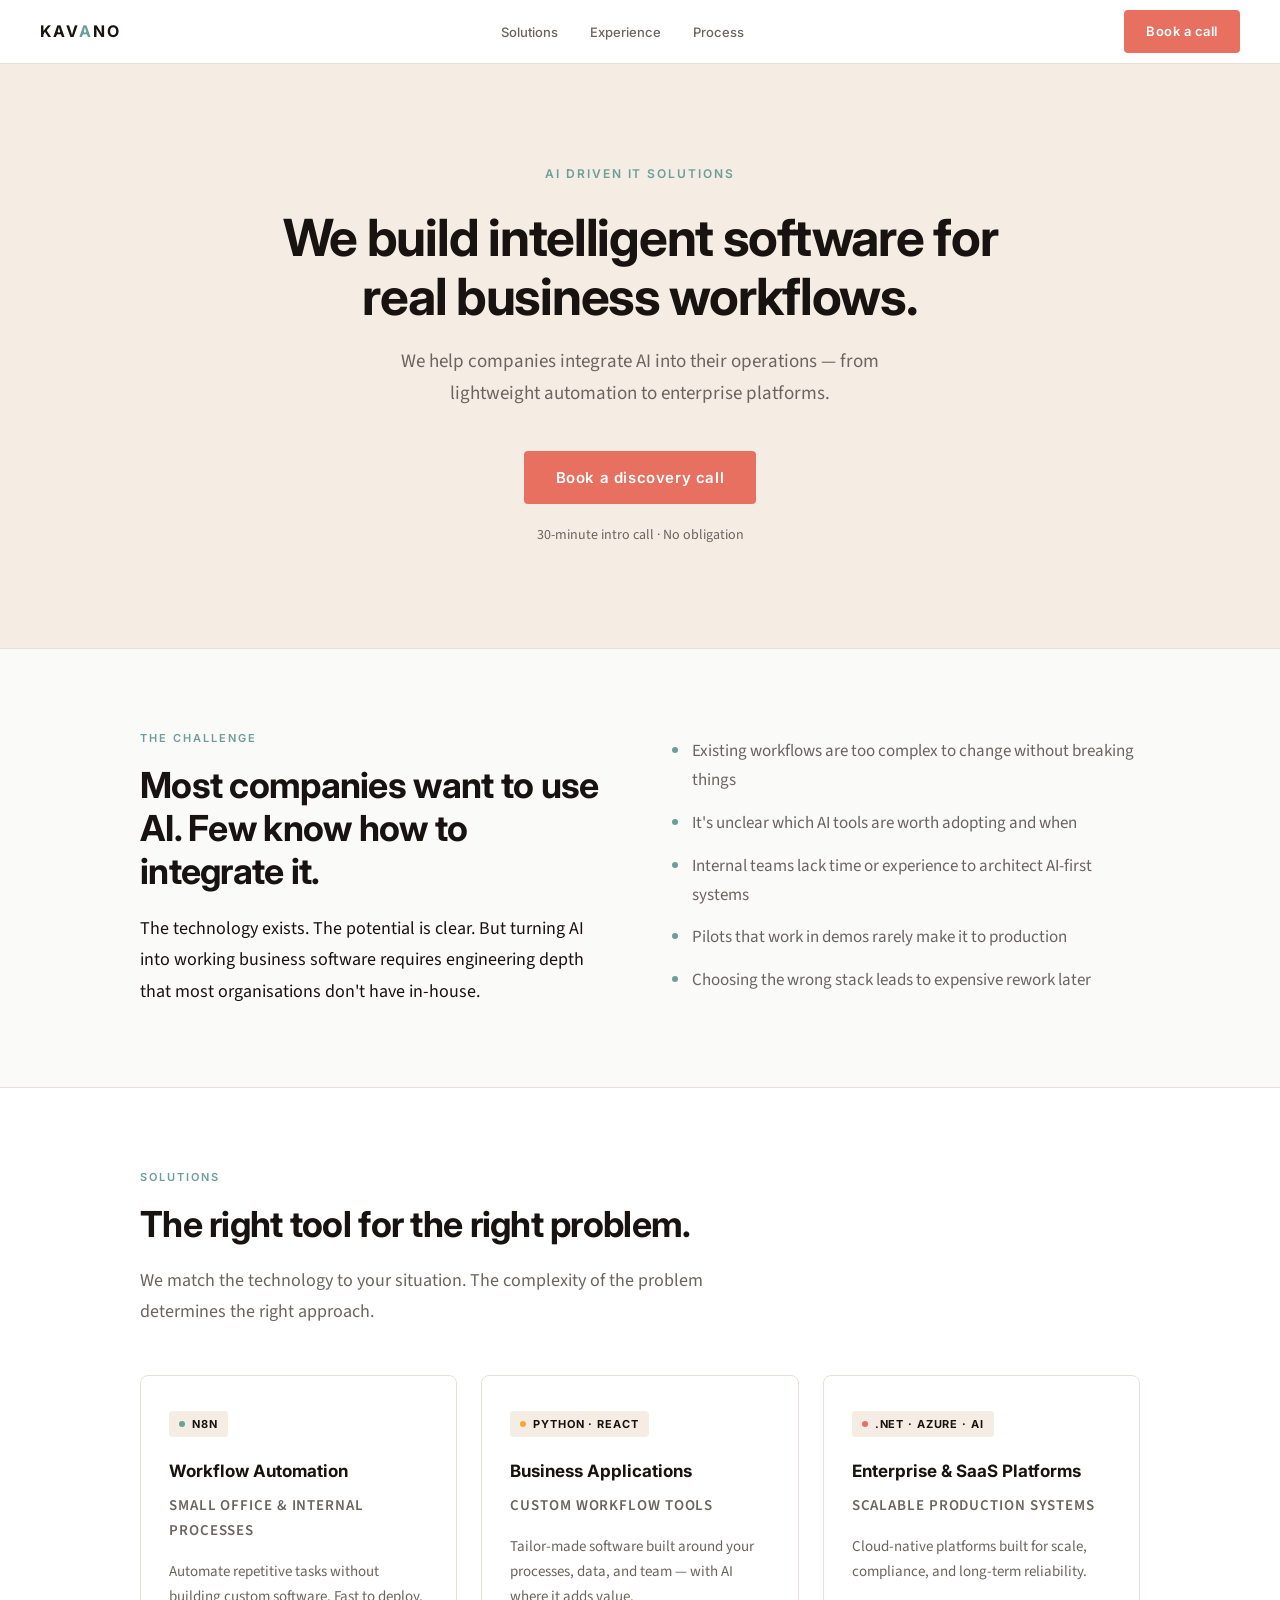
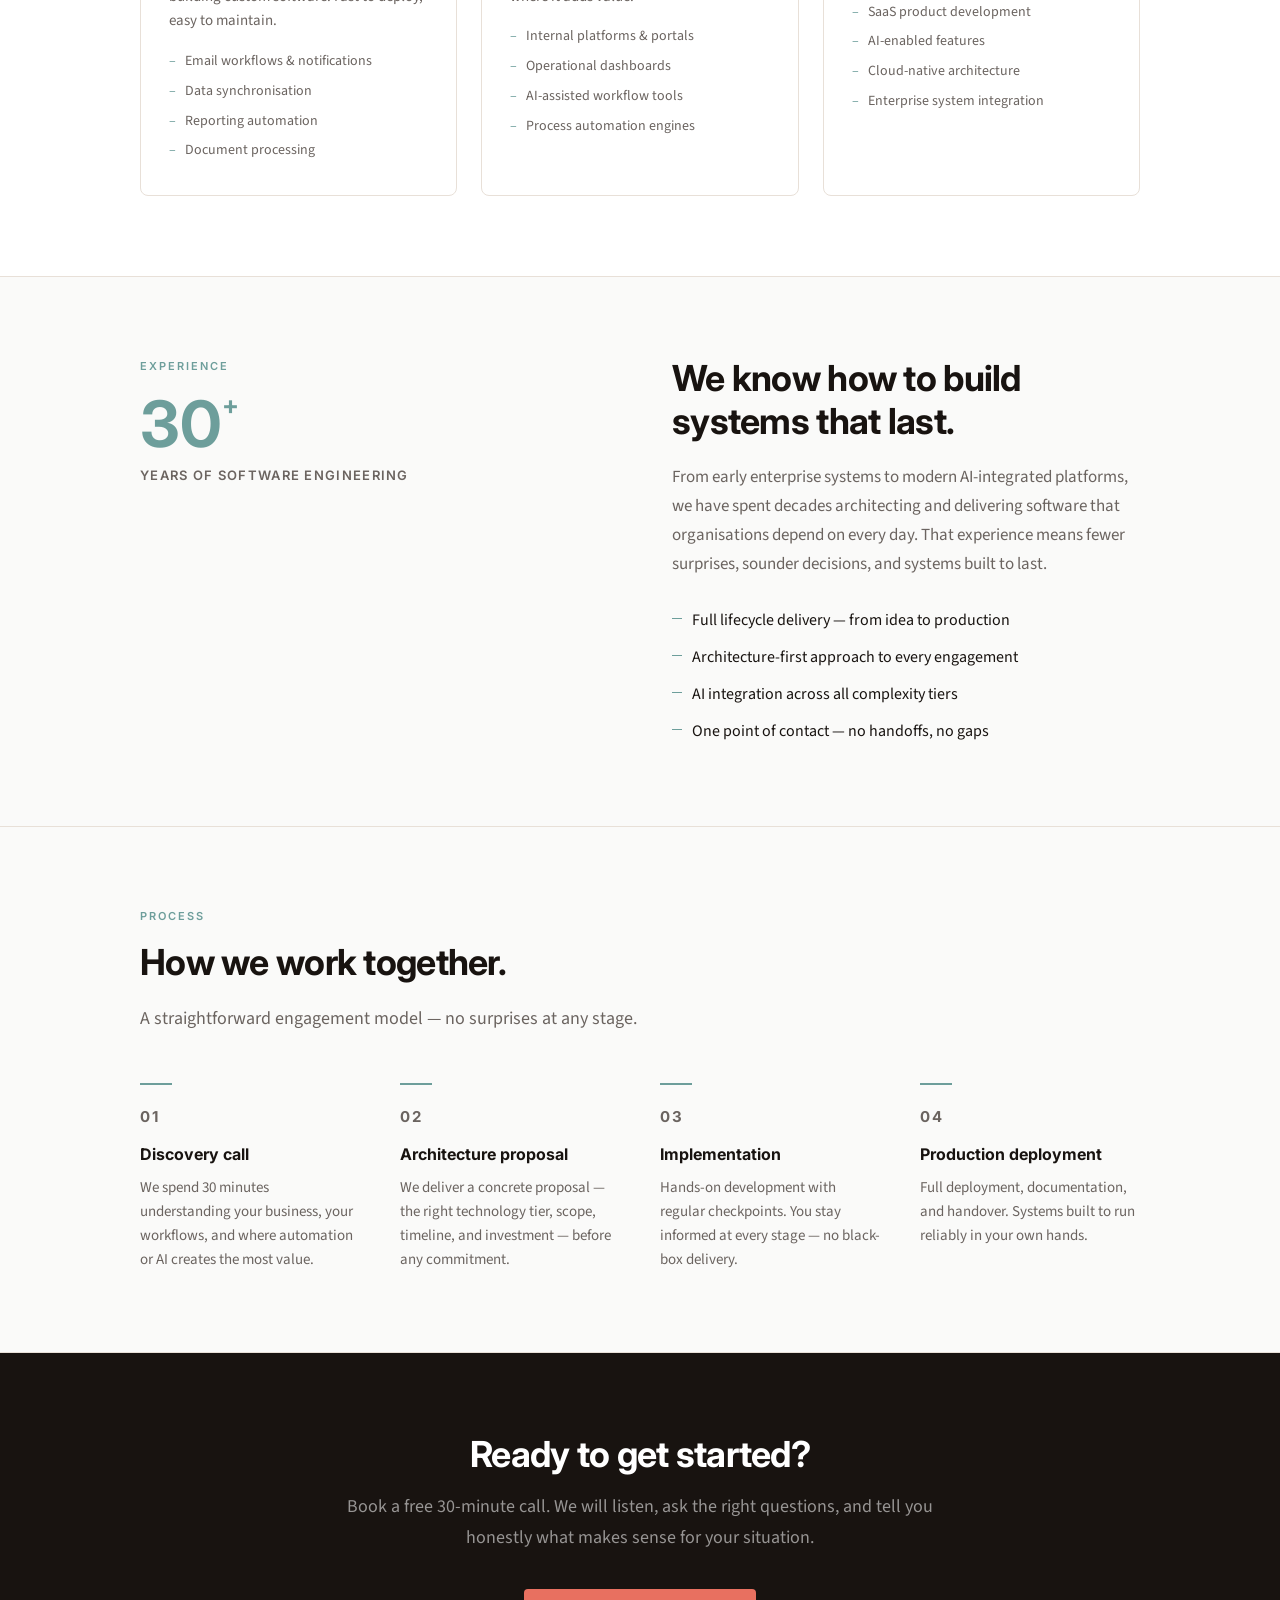
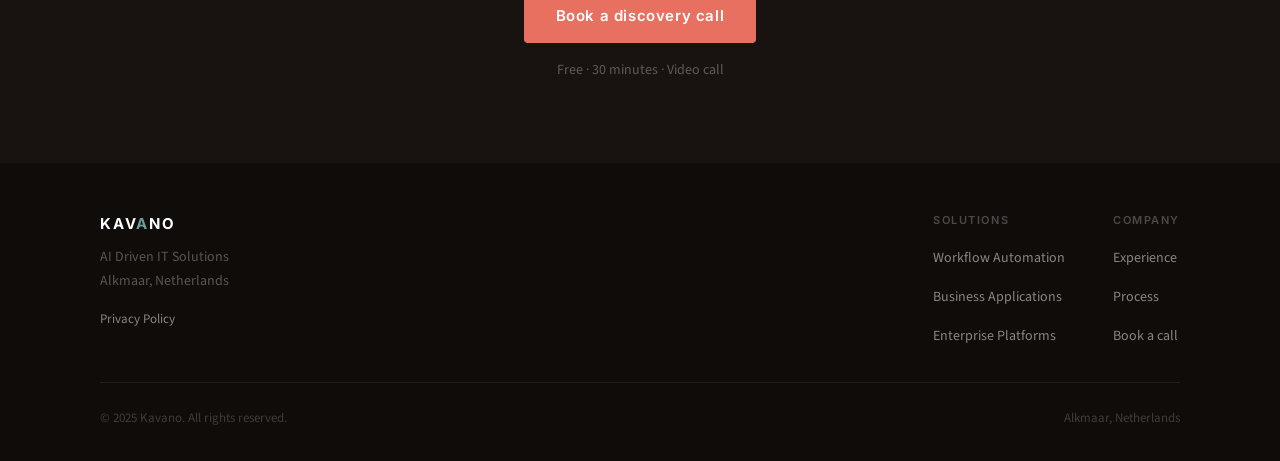
==== commit 9356c8b5: "Add Privacy Policy page and footer link Co-Authored-By: Claude Opus 4.8 <noreply@anthropic.com> Clau" ====
--- a/index.html
+++ b/index.html
@@ -447,6 +447,18 @@
             font-size: 14px;
             color: rgba(255,255,255,0.3);
         }
+
+        .footer-privacy {
+            display: inline-block;
+            margin-top: 14px;
+            font-size: 13px;
+            color: rgba(255,255,255,0.5);
+            text-decoration: none;
+            transition: color 0.2s;
+        }
+
+        .footer-privacy:hover { color: #fff; }
+        .footer-privacy:focus-visible { outline: 2px solid var(--teal); outline-offset: 3px; }
 
         .footer-links {
             display: flex;
@@ -684,6 +696,7 @@
             <div>
                 <a href="#" class="footer-logo">KAV<span>A</span>NO</a>
                 <p class="footer-tag">AI Driven IT Solutions<br>Alkmaar, Netherlands</p>
+                <a href="privacy.html" class="footer-privacy">Privacy Policy</a>
             </div>
             <div class="footer-links">
                 <div class="footer-col">
